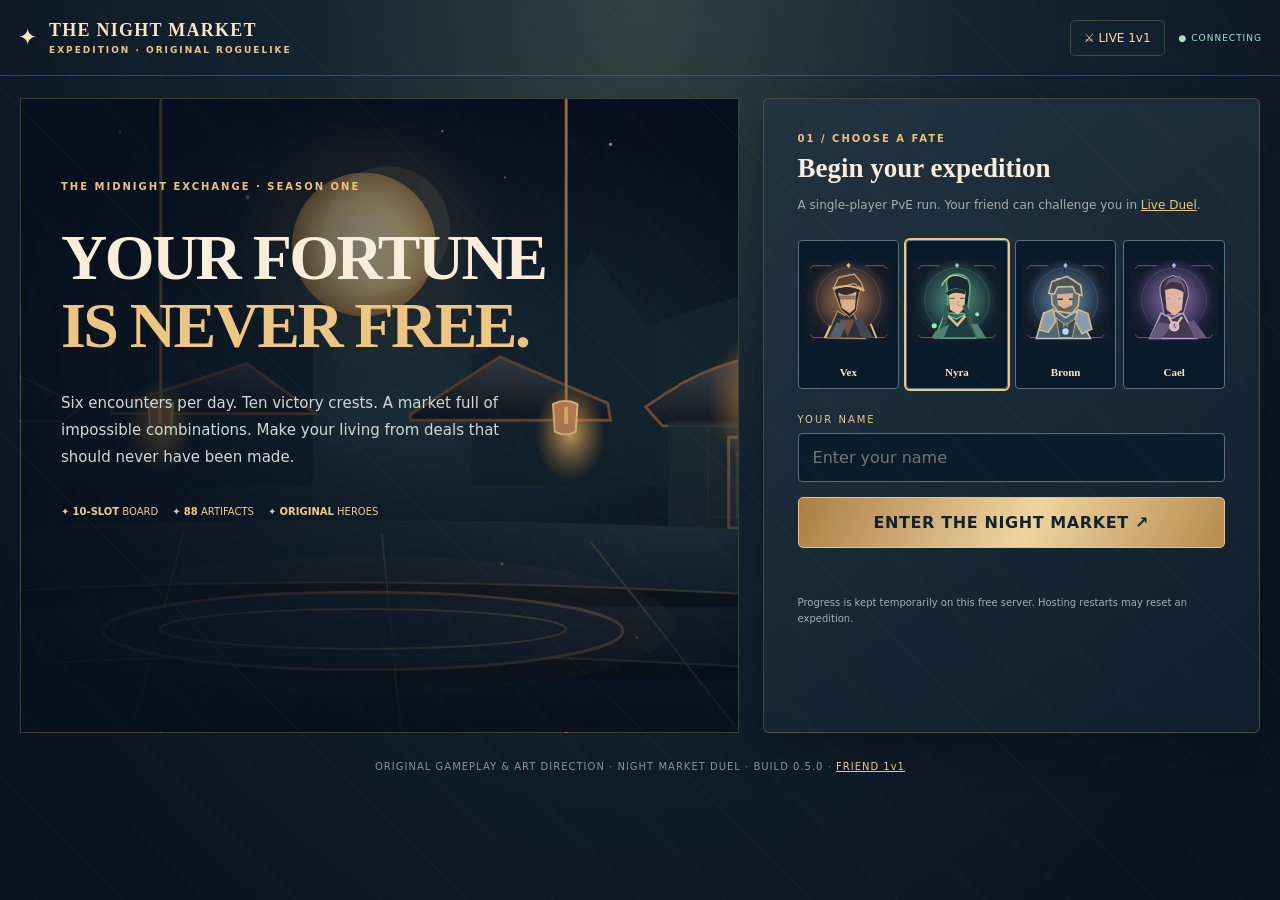
==== static/expedition.html @ 125a4fac "Stage v0.5 expedition: 10-slot PvE marketplace progression, 32 active skills, 376 rules tests and mo" ====
<!doctype html>
<html lang="en"><head><meta charset="utf-8"><meta name="viewport" content="width=device-width,initial-scale=1,viewport-fit=cover"><meta name="theme-color" content="#111a29"><meta name="description" content="Night Market Expedition — deep, original fantasy market roguelike"><title>Night Market — Expedition</title><link rel="icon" href="/static/favicon.svg" type="image/svg+xml"><link rel="stylesheet" href="/static/expedition.css?v=0.5.0"></head>
<body>
<div class="world-glow"></div>
<header class="top"><a class="brand" href="/">✦ <span>THE NIGHT MARKET <small>EXPEDITION · ORIGINAL ROGUELIKE</small></span></a><div class="top-actions"><a href="/" class="nav-btn">⚔ LIVE 1v1</a><span id="connectionLabel" class="connected">● CONNECTING</span></div></header>
<main class="shell">
<section id="opening" class="opening">
  <div class="opening-art"><span class="overline">THE MIDNIGHT EXCHANGE · SEASON ONE</span><h1>YOUR FORTUNE<br><em>IS NEVER FREE.</em></h1><p>Six encounters per day. Ten victory crests. A market full of impossible combinations. Make your living from deals that should never have been made.</p><div class="smallstats"><span>✦ <b>10-SLOT</b> BOARD</span><span>✦ <b>88</b> ARTIFACTS</span><span>✦ <b>ORIGINAL</b> HEROES</span></div></div>
  <div class="start-panel"><div class="eyebrow">01 / CHOOSE A FATE</div><h2>Begin your expedition</h2><p class="subtitle">A single-player PvE run. Your friend can challenge you in <a href="/">Live Duel</a>.</p><div class="hero-select" id="heroes"></div><label class="field-label" for="playerName">YOUR NAME</label><input id="playerName" maxlength="20" placeholder="Enter your name" autocomplete="nickname"><button id="startBtn" class="primary">ENTER THE NIGHT MARKET ↗</button><p id="openingError" class="error" role="alert"></p><div class="save-note">Progress is kept temporarily on this free server. Hosting restarts may reset an expedition.</div></div>
</section>
<section id="game" hidden>
  <div class="journey-stats"><div class="journey-stat"><span>DAY / HOUR</span><b id="journeyDay">01 · 01/06</b></div><div class="journey-stat"><span>GOLD</span><b id="journeyGold">◈ 14</b></div><div class="journey-stat"><span>LEVEL / XP</span><b id="journeyLevel">1 · 0/8</b></div><div class="journey-stat"><span>PRESTIGE</span><b id="journeyPrestige">♛ 20</b></div><div class="journey-stat"><span>VICTORY CRESTS</span><b id="journeyWins">0 / 10</b></div><button class="nav-btn new-run" id="newRunBtn">NEW RUN</button></div>
  <div class="run-grid">
    <div class="left-col">
      <section class="surface journey-hero"><div class="journey-portrait"><img id="myPortrait" src="/static/art/nyra.svg" alt="Your hero"></div><div class="hero-details"><div class="eyebrow">YOUR MERCHANT LEGEND</div><h2 id="myName">Traveller</h2><div id="myClass" class="hero-class">A NIGHT MARKET MERCHANT</div><p id="heroHealth">MAX HEALTH · 280</p><div class="health-track"><div id="healthTrack"></div></div></div></section>
      <section class="surface board-panel"><div class="heading-row"><div><div class="eyebrow">02 / YOUR ARSENAL</div><h2>Battle Board <small id="boardUsed">0 / 4 unlocked</small></h2></div><button id="clearSelection" class="ghost">CLEAR SELECTION</button></div><p class="hint">Select an item, then tap an open board slot to equip. A Medium uses two spaces; a Large uses three. Only equipped items fight.</p><div class="board-scroller"><div id="board" class="board-track" aria-label="Ten slot battle board"></div></div><div class="board-guide">S · 1 SLOT <span>✧</span> M · 2 SLOTS <span>✧</span> L · 3 SLOTS</div>
        <div class="heading-row secondary-heading"><h3>Stash <small id="stashUsed">0 / 10</small></h3><span class="hint">Tap to inspect & equip</span></div><div id="stash" class="stash-grid"></div>
      </section>
      <section class="surface skill-panel"><div class="heading-row"><h3>Permanent Skills <small id="skillCount">0 / 6</small></h3></div><div id="skills" class="skills-grid"></div></section>
      <section class="surface story-panel"><div class="eyebrow">EXPEDITION CHRONICLE</div><div id="chronicle" class="chronicle"></div></section>
    </div>
    <div class="right-col"><section class="surface encounter-panel"><div class="heading-row"><div><div class="eyebrow">03 / THE LIVING MARKET</div><h2 id="encounterTitle">Choose your path</h2></div><span id="encounterBadge" class="badge">DAY 1</span></div><p class="encounter-intro" id="encounterIntro">Each choice shapes the combat ahead.</p><div id="encounterContent"></div><div id="encounterActions"></div></section>
      <section class="surface compendium"><h3>Beyond the Veil</h3><p>Every hour offers fresh shops, master trainers, dangerous hunts and strange decisions. Combine identical cards, enchant at a trainer, and build combos around your hero.</p><div class="micro-grid"><span>⚙ COOLDOWN</span><span>☠ POISON</span><span>🔥 BURN</span><span>◆ SHIELD</span><span>❄ FREEZE</span><span>✧ HASTE</span></div></section>
    </div>
  </div>
</section>
<footer>ORIGINAL GAMEPLAY & ART DIRECTION · NIGHT MARKET DUEL · BUILD 0.5.0 · <a href="/">FRIEND 1v1</a></footer>
</main>
<div class="toast" role="status" id="toast"></div>
<div class="modal" id="itemModal" hidden><div class="scrim" data-close="yes"></div><div class="item-modal-box"><button class="close" id="closeModal" aria-label="Close">×</button><div class="eyebrow" id="modalTag">ARTIFACT</div><div id="modalGlyph" class="modal-glyph">✧</div><h2 id="modalName">Item</h2><p id="modalDescription"></p><div id="modalProperties" class="properties"></div><div id="modalButtons" class="modal-buttons"></div></div></div>
<div class="battle-modal" id="battleModal" hidden><div class="battle-bg"></div><div class="battle-frame"><div class="eyebrow">THE MIDNIGHT COLISEUM</div><h2 id="battleTitle">The Duel Begins</h2><div class="battle-stage"><div class="combatant"><img id="battleMeArt" src="/static/art/vex.svg" alt="Hero"><b id="battleMe">YOUR HERO</b><div class="battle-hp"><div id="battleMeHpBar"></div></div><span id="battleMeHp">280 / 280</span></div><div class="battle-center"><span>⚔</span><b id="battleClock">0:00</b></div><div class="combatant"><img id="battleEnemyArt" src="/static/art/bronn.svg" alt="Rival"><b id="battleEnemy">RIVAL</b><div class="battle-hp"><div id="battleEnemyHpBar"></div></div><span id="battleEnemyHp">280 / 280</span></div></div><div id="battleEvents" class="battle-events"></div><button id="battleSkip" class="primary">SKIP TO RESULT →</button></div></div>
<script src="/static/expedition.js?v=0.5.0" defer></script>
</body></html>
---- static/expedition.css ----
[hidden]{display:none!important}
:root{font-family:Inter,system-ui,-apple-system,'Segoe UI',sans-serif;color:#f9eedb;background:#101a27;--border:#a88b5c5c;--ink:#f9eedb;--gold:#eec684;--muted:#a4adaf;--panel:#1d2937;--bright:#dfb170}
*{box-sizing:border-box}html{scroll-behavior:smooth}body{margin:0;background:radial-gradient(ellipse at 50% 0%,#31413e 0%,#142330 38%,#0b1220 90%);min-height:100vh;overflow-x:hidden}.world-glow{position:fixed;inset:0;pointer-events:none;opacity:.12;background:linear-gradient(45deg,transparent 48%,#e1ad6655 49%,transparent 50%) 0 0/86px 86px}button,input{font:inherit}button{cursor:pointer}button:focus-visible,input:focus-visible,a:focus-visible{outline:2px solid #fbe1ab;outline-offset:3px}button:disabled{opacity:.5;cursor:wait}a{color:var(--gold)}.top{min-height:76px;border-bottom:1px solid var(--border);display:flex;align-items:center;justify-content:space-between;gap:20px;padding:14px max(18px,calc((100vw - 1390px)/2));position:relative}.brand{color:#f9e5c7;text-decoration:none;font-size:23px;font-family:Georgia,serif;display:flex;align-items:center;gap:12px}.brand>span{font-size:18px;font-weight:bold;letter-spacing:.07em}.brand small{display:block;font:700 9px system-ui,sans-serif;letter-spacing:2px;color:var(--gold);margin-top:4px}.top-actions{display:flex;gap:14px;align-items:center;font-size:11px}.nav-btn,.ghost{background:#142332aa;border:1px solid var(--border);padding:10px 13px;color:#f7d9aa;text-decoration:none;border-radius:5px;font-size:12px}.connected{font-size:9px;color:#a4e6c6;letter-spacing:1px}.shell{max-width:1400px;margin:auto;padding:22px 20px}.eyebrow,.overline{color:#eac17f;font-size:10px;font-weight:750;letter-spacing:2px;text-transform:uppercase}.opening{display:grid;grid-template-columns:1.3fr .9fr;gap:24px}.opening-art{min-height:635px;background:linear-gradient(90deg,#06101ce8,transparent 90%),linear-gradient(0deg,#06101bd9,transparent 50%),url('/static/art/market.svg') 54% 50%/cover;border:1px solid var(--border);padding:76px 40px}.opening-art h1{font:700 clamp(38px,5vw,72px)/1.06 Georgia,serif;letter-spacing:-.04em;margin:30px 0}.opening-art h1 em{font-style:normal;color:var(--gold)}.opening-art p{max-width:440px;line-height:1.8;font-size:15px;color:#d3d8d4}.smallstats{display:flex;flex-wrap:wrap;gap:14px;margin-top:35px;font-size:10px;color:#efc892}.start-panel,.surface{background:linear-gradient(145deg,#223441f5,#111e2df5);border:1px solid var(--border);box-shadow:0 16px 38px #050d1666;border-radius:6px}.start-panel{padding:34px}.start-panel h2,.surface h2{font-family:Georgia,serif;font-size:27px;margin:9px 0}.subtitle,.hint,.save-note{color:var(--muted);line-height:1.6;font-size:12px}.save-note{font-size:10px;margin-top:15px}.hero-select{display:grid;grid-template-columns:repeat(4,minmax(0,1fr));gap:7px;margin:25px 0}.hero-card{padding:5px;background:#091a2a;border:1px solid #58717a;border-radius:4px;color:#f1e6d3;text-align:center}.hero-card.selected{outline:2px solid var(--gold)}.hero-card img{width:100%;aspect-ratio:3/3.7;object-fit:contain}.hero-card span{display:block;font:700 11px Georgia,serif;padding:5px 0}.field-label{font-size:10px;color:var(--gold);letter-spacing:2px;display:block;margin:14px 0 8px}input{width:100%;background:#091c2c;border:1px solid #5b7075;color:var(--ink);padding:14px;border-radius:4px}.primary{background:linear-gradient(115deg,#ab7e44,#efd5a0 54%,#b68b4e);border:1px solid #e9c48c;color:#132230;font-weight:850;letter-spacing:.6px;padding:15px 18px;border-radius:5px;width:100%;margin-top:15px}.error{color:#f0a4a3;min-height:20px;font-size:12px}.journey-stats{display:grid;grid-template-columns:repeat(5,minmax(0,1fr)) auto;gap:9px;margin-bottom:15px}.journey-stat{background:#182a37;border:1px solid var(--border);padding:12px;border-radius:4px}.journey-stat span{color:#91a9ab;display:block;font-size:9px;letter-spacing:1.25px}.journey-stat b{display:block;color:var(--gold);font-size:18px;margin-top:7px}.new-run{align-self:center}.run-grid{display:grid;grid-template-columns:minmax(0,1.25fr) minmax(340px,.88fr);gap:16px}.left-col,.right-col{display:flex;flex-direction:column;gap:16px;min-width:0}.surface{padding:21px}.journey-hero{display:flex;gap:18px;min-height:165px;align-items:center}.journey-portrait{height:140px;width:125px;flex:none;background:#213341;border:1px solid #85724e}.journey-portrait img{width:100%;height:100%;object-fit:cover}.hero-details{flex:1}.hero-details h2{margin-bottom:5px}.hero-class{font-size:11px;letter-spacing:1.5px;color:#cfbc9c}.hero-details p{font-size:11px;color:#91d7ac}.health-track{background:#0c1b27;border:1px solid #385f53;height:10px;margin-top:10px}.health-track div{background:linear-gradient(90deg,#387864,#81cba4);width:100%;height:100%}.heading-row{display:flex;justify-content:space-between;align-items:center;gap:10px}.heading-row h2{font-size:24px}.heading-row h2 small,.heading-row h3 small{font-size:11px;font-weight:400;color:#a2bac2;font-family:system-ui,sans-serif}.heading-row h3{font:600 20px Georgia,serif;margin:0}.board-scroller{width:100%;overflow-x:auto;padding:7px 0;scrollbar-color:#7b6653 #152433}.board-track{display:grid;grid-template-columns:repeat(10,minmax(0,1fr));gap:3px;min-width:610px;min-height:133px}.board-cell{background:#121e2a;border:1px dashed #556875;border-radius:4px;color:#536677;min-width:0;height:131px;text-align:center;font-size:10px;position:relative}.board-cell.empty{display:grid;place-items:center}.board-cell.locked{background:#0b1420;border-color:#293341;color:#49515a}.board-item{height:131px;position:relative;overflow:hidden;cursor:pointer;border:1px solid #9f875c;border-radius:5px;background:linear-gradient(145deg,#253c4e,#102131);color:#efe4cf;min-width:0}.board-item.selected,.stash-item.selected{outline:2px solid #f9df9b;outline-offset:-3px}.board-item .board-art{font-size:48px;margin-top:13px;display:block;filter:drop-shadow(0 6px 9px #0008)}.board-item .item-name{font:700 12px Georgia,serif;display:block;margin:6px 3px;white-space:nowrap;overflow:hidden;text-overflow:ellipsis}.board-item .size-stamp{position:absolute;top:4px;left:6px;font-size:9px;color:#ffe6a2}.board-item.rare,.stash-item.rare{border-color:#7399c8}.board-item.epic,.stash-item.epic{border-color:#c77dce}.board-guide{font-size:10px;color:#a7b7ba;margin-top:9px;letter-spacing:1px}.board-guide span{color:#d6ab72;margin:0 13px}.secondary-heading{margin:23px 0 12px}.stash-grid{display:grid;grid-template-columns:repeat(5,minmax(0,1fr));gap:7px}.stash-item{background:linear-gradient(#28394b,#102031);border:1px solid #947b59;color:#f1e9d9;border-radius:5px;min-height:92px;padding:9px 4px;text-align:center}.stash-item .glyph{font-size:28px;display:block;margin:3px}.stash-item .name{display:block;font:600 10px Georgia,serif;line-height:1.2}.stash-empty{grid-column:span 5;color:#7f9296;text-align:center;padding:17px;border:1px dashed #45606a;font-size:11px}.skills-grid{display:flex;gap:7px;flex-wrap:wrap;margin-top:12px}.skill{background:#142738;padding:9px;border:1px solid #a78c6550;font-size:11px;border-radius:4px}.skill span{color:#e8c480;font-size:17px;padding-right:6px}.chronicle{font-size:12px;color:#b3bfc2;margin-top:15px;line-height:1.8}.chronicle div{border-bottom:1px solid #45566555;padding:4px 0}.encounter-panel{position:sticky;top:8px;min-height:470px}.badge{border:1px solid #a07b4e;color:#e2bd80;border-radius:3px;padding:6px;font-size:10px}.encounter-intro{font-size:12px;color:#b6bec1;margin-bottom:18px}.choices{display:grid;gap:10px}.choice-card{color:#fff1db;background:linear-gradient(120deg,#203949,#152535);border:1px solid #6c7a78;width:100%;text-align:left;border-radius:5px;padding:18px;display:flex;align-items:center;gap:14px}.choice-card:hover{border-color:var(--gold)}.choice-glyph{font-size:31px;min-width:40px;text-align:center;color:#efc783}.choice-card b{font:700 18px Georgia,serif;display:block}.choice-card small{display:block;color:#acbabe;font-size:11px;margin-top:6px}.offers{display:grid;grid-template-columns:repeat(2,minmax(0,1fr));gap:9px}.offer{background:linear-gradient(#253747,#0f1e2e);border:1px solid #9b8c6f;color:#eee2cd;text-align:center;padding:15px 8px;border-radius:5px;min-height:158px}.offer.rare{border-color:#7fa6ce}.offer.epic{border-color:#bd80b8}.offer i{font-style:normal;font-size:39px;display:block;filter:drop-shadow(0 6px 8px #0008)}.offer b{display:block;font:700 14px Georgia,serif;margin:5px}.offer small{display:block;color:#a8b7b9;font-size:10px}.offer .price{display:block;color:#f4c988;font-size:13px;margin-top:9px}.offer:disabled{opacity:.4}.encounter-actions{display:grid;gap:8px;margin-top:18px}.encounter-actions .primary{margin-top:0}.small-button{background:#162a38;color:#efce96;border:1px solid #8e7b5a;border-radius:4px;padding:13px 12px;width:100%;font-size:12px}.micro-grid{display:grid;grid-template-columns:repeat(3,1fr);gap:7px;font-size:11px;color:#d3c29e}.compendium p{color:#a9b6b9;font-size:12px;line-height:1.7}.micro-grid span{padding:8px;border:1px solid #56677866}.compendium h3{font:600 20px Georgia,serif}.toast{position:fixed;bottom:20px;left:50%;transform:translate(-50%,120px);padding:12px 18px;background:#2e4150;border:1px solid #d4ae6a;color:#fff;z-index:90;box-shadow:0 5px 30px #000b;transition:transform .3s;max-width:92vw;font-size:13px}.toast.show{transform:translate(-50%,0)}.modal{position:fixed;inset:0;z-index:100;display:grid;place-items:center;padding:20px}.scrim{position:absolute;inset:0;background:#030a12db}.item-modal-box{width:min(410px,100%);max-height:90vh;overflow:auto;position:relative;background:linear-gradient(145deg,#344652,#0c1a2c);border:1px solid #caab77;padding:30px;text-align:center;box-shadow:0 25px 70px #000d}.close{background:none;border:0;color:#f6d8b2;position:absolute;right:13px;top:8px;font-size:30px}.modal-glyph{font-size:83px;margin:10px;filter:drop-shadow(0 12px 12px #000)}.item-modal-box h2{font:700 28px Georgia,serif}.item-modal-box p{font-size:13px;line-height:1.7;color:#c3cbd0}.properties{display:flex;gap:5px;flex-wrap:wrap;justify-content:center}.properties span{border:1px solid #5a7280;background:#122737;color:#e4c799;padding:7px 10px;font-size:11px}.modal-buttons{display:grid;grid-template-columns:repeat(2,minmax(0,1fr));gap:8px;margin-top:20px}.modal-buttons button{background:#d2aa71;border:1px solid #f1daaa;padding:12px 5px;font-weight:700;color:#102130;border-radius:4px;font-size:12px}.battle-modal{position:fixed;inset:0;z-index:130;background:#06101bef;display:grid;place-items:center;padding:15px;overflow:auto}.battle-bg{position:absolute;inset:0;background:url('/static/art/market.svg') center/cover;opacity:.24;filter:blur(3px)}.battle-frame{position:relative;background:#132233ed;border:1px solid #ca9b5c;padding:20px;width:min(850px,100%);max-height:94vh;overflow:auto;text-align:center}.battle-frame h2{font:700 31px Georgia,serif}.battle-stage{display:grid;grid-template-columns:1fr 80px 1fr;gap:8px;align-items:center}.combatant img{width:min(220px,100%);height:205px;object-fit:contain}.combatant b{display:block;font:700 14px Georgia,serif;overflow-wrap:anywhere}.battle-hp{height:12px;border:1px solid #55776b;background:#09232a;margin:12px auto 5px;max-width:210px}.battle-hp div{height:100%;width:100%;background:linear-gradient(90deg,#4f937e,#90e6ad)}.combatant>span{font-size:11px;color:#d7e9c0}.battle-center span{font-size:50px;color:#e6b36d;display:block}.battle-center b{font-size:12px;color:#edcb90}.battle-events{height:96px;overflow-y:auto;border-top:1px solid #715d4b;border-bottom:1px solid #715d4b;margin-top:16px;padding:10px;text-align:left;font-size:12px;color:#d7d6cb}.battle-events div{padding:4px}.battle-frame .primary{max-width:450px}.win-text{color:#a9e4c6}.lose-text{color:#efa2a2}footer{text-align:center;margin:28px 0;font-size:10px;letter-spacing:1px;color:#849398}
@media(max-width:950px){.opening{grid-template-columns:1fr}.opening-art{min-height:300px;padding:45px 30px}.run-grid{grid-template-columns:1fr}.encounter-panel{position:static}.journey-stats{grid-template-columns:repeat(3,minmax(0,1fr))}.new-run{grid-column:3}.top{padding:12px 16px}}
@media(max-width:540px){.shell{padding:12px}.top{min-height:64px;gap:6px}.brand{font-size:15px}.brand>span{font-size:13px;letter-spacing:0}.brand small{font-size:7px;letter-spacing:.5px}.top-actions{gap:6px}.top-actions .connected{display:none}.top-actions .nav-btn{padding:7px;font-size:9px}.opening-art{min-height:318px;padding:36px 20px}.opening-art h1{font-size:39px}.opening-art p{font-size:12px}.start-panel{padding:20px}.hero-select{gap:4px}.hero-card span{font-size:10px}.journey-stats{grid-template-columns:repeat(3,minmax(0,1fr));gap:5px}.journey-stat{padding:8px}.journey-stat span{font-size:8px}.journey-stat b{font-size:15px}.new-run{font-size:10px}.surface{padding:15px}.journey-portrait{width:90px;height:125px}.hero-details h2{font-size:20px}.heading-row h2{font-size:20px}.heading-row .ghost{font-size:9px;padding:6px}.stash-grid{grid-template-columns:repeat(5,minmax(0,1fr));gap:4px}.stash-item .glyph{font-size:24px}.stash-item .name{font-size:8px}.battle-frame{padding:12px}.battle-frame h2{font-size:23px}.battle-stage{grid-template-columns:1fr 42px 1fr}.combatant img{height:150px}.battle-center span{font-size:30px}.battle-frame .primary{font-size:12px}}

.vector-art{display:inline-grid;place-items:center;vertical-align:middle;max-width:100%;max-height:100%}.vector-art svg{width:100%;height:100%;max-width:70px;max-height:68px}.board-art .vector-art{width:65px;height:61px}.stash-item .glyph .vector-art{height:38px;width:43px}.offer i .vector-art{height:64px;width:66px}.modal-glyph .vector-art{width:110px;height:110px}.modal-glyph svg{max-width:110px;max-height:110px}.smalltier,.tier-small{display:block;font-size:8px;color:#d5b781;margin:2px 4px;overflow:hidden}.opponent-preview{text-align:center;padding:16px;background:radial-gradient(ellipse,#30414f,#152331);border:1px solid #9a8054}.opponent-icon{font-size:65px;color:#d8b379}.opponent-preview h3{font:700 24px Georgia,serif}.opponent-preview p{font-size:12px;color:#b9cac9;line-height:1.6}.endgame{text-align:center;padding:24px 5px}.endgame p{color:#bec5cb}

/* v0.5 interactive board and small-screen refinements */
.board-cell{min-height:132px;background:linear-gradient(165deg,#253644,#101e2b);border:1px dashed #637a86;color:#d5b881;border-radius:5px;font-size:25px;min-width:0}
.board-cell.locked{background:#08121d;color:#586676;border-style:solid;font-size:15px;opacity:.75}
.board-item{background:linear-gradient(160deg,#304455,#152435 66%,#111c2c);color:#f3e5c9;border:1px solid #c5a46d;border-radius:6px;min-width:0;min-height:132px;text-align:center;overflow:hidden;padding:8px 5px}
.board-item .big-glyph{display:block;font-size:36px;color:#f4d09d;text-shadow:0 0 14px #cda25b55}
.board-item small,.stash-item small{display:block;font-size:8px;color:#d2b98d;letter-spacing:.05em}
.skill-chip{display:inline-flex;align-items:center;gap:5px;padding:9px;background:linear-gradient(130deg,#274336,#172b34);border:1px solid #729d82;border-radius:4px;font-size:11px;color:#e8e7c7}
.danger-action{background:#662b32!important;border-color:#c2787e!important;color:#fff3eb!important}
.error-toast{border-color:#ec9b8e!important;background:#592934!important}
.modal-open{overflow:hidden}
.health-track{height:8px;background:#20313e;overflow:hidden;border:1px solid #475f64;border-radius:10px;max-width:220px}
.health-track>div{height:100%;background:linear-gradient(90deg,#9c544a,#75bd85);width:100%;transition:width .25s}
@media(max-width:540px){.board-scroller{overflow-x:auto;overscroll-behavior-x:contain}.board-track{min-width:610px}.offer{min-height:154px}.modal-buttons button{min-height:44px}.new-run{min-height:44px}.top-actions .nav-btn{font-size:10px}}
@media(prefers-reduced-motion:reduce){*,*:before,*:after{scroll-behavior:auto!important;transition:none!important;animation:none!important}}
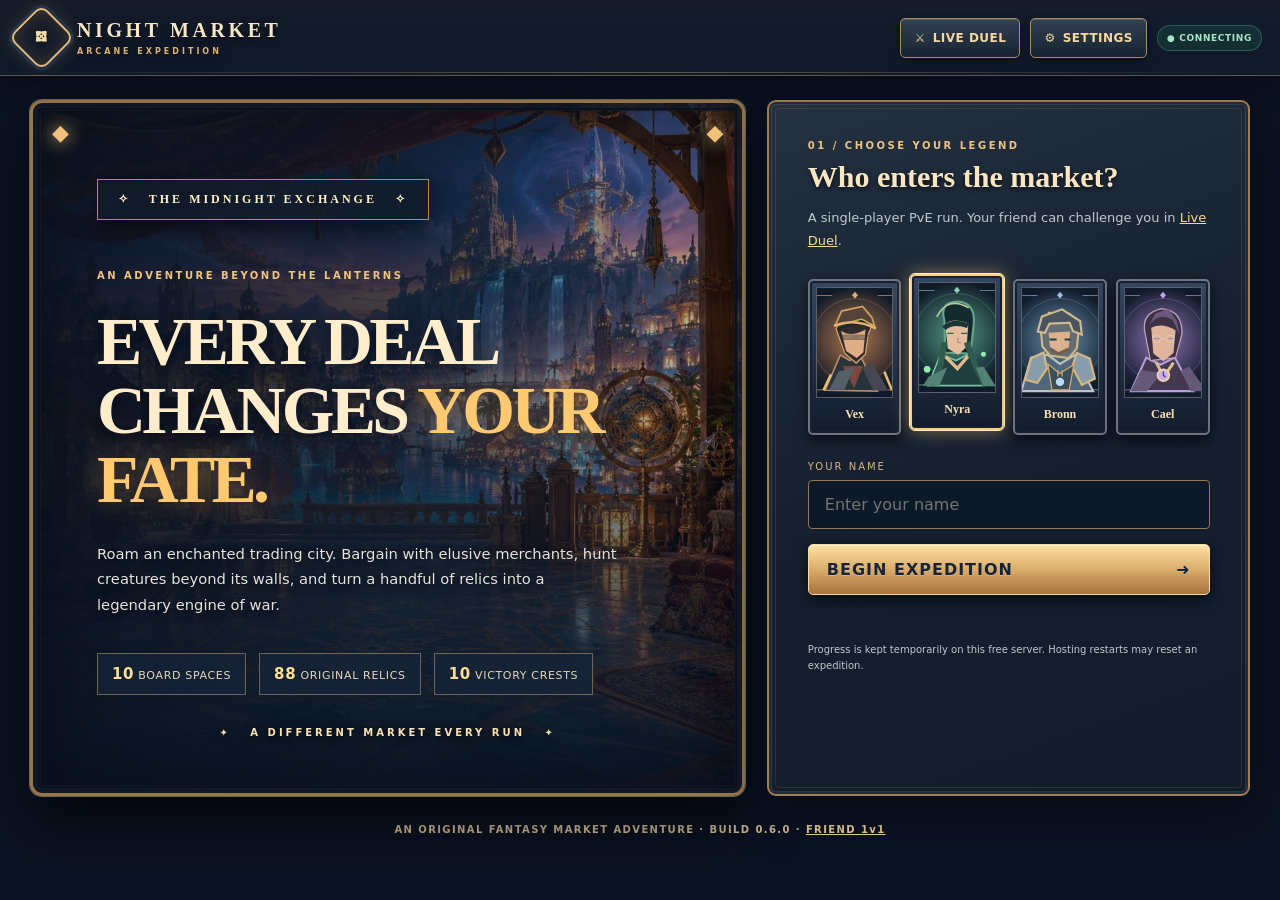
==== commit 5d5eae7a: "Stage v0.6 original premium Bazaar-inspired visuals, art, mobile UI and browser acceptance" ====
--- a/static/expedition.html
+++ b/static/expedition.html
@@ -1,33 +1,33 @@
 <!doctype html>
-<html lang="en"><head><meta charset="utf-8"><meta name="viewport" content="width=device-width,initial-scale=1,viewport-fit=cover"><meta name="theme-color" content="#111a29"><meta name="description" content="Night Market Expedition — deep, original fantasy market roguelike"><title>Night Market — Expedition</title><link rel="icon" href="/static/favicon.svg" type="image/svg+xml"><link rel="stylesheet" href="/static/expedition.css?v=0.5.0"></head>
+<html lang="en"><head><meta charset="utf-8"><meta name="viewport" content="width=device-width,initial-scale=1,viewport-fit=cover"><meta name="theme-color" content="#151c2b"><meta name="description" content="Night Market Expedition — deep, original fantasy market roguelike"><title>Night Market — Expedition</title><link rel="icon" href="/static/favicon.svg" type="image/svg+xml"><link rel="stylesheet" href="/static/expedition.css?v=0.6.0"><link rel="stylesheet" href="/static/expedition-premium.css?v=0.6.0"></head>
 <body>
-<div class="world-glow"></div>
-<header class="top"><a class="brand" href="/">✦ <span>THE NIGHT MARKET <small>EXPEDITION · ORIGINAL ROGUELIKE</small></span></a><div class="top-actions"><a href="/" class="nav-btn">⚔ LIVE 1v1</a><span id="connectionLabel" class="connected">● CONNECTING</span></div></header>
+<div class="world-glow"></div><div class="ambient-vignette" aria-hidden="true"></div>
+<header class="top"><a class="brand" href="/"><span class="brand-crest" aria-hidden="true">✥</span> <span>NIGHT MARKET <small>ARCANE EXPEDITION</small></span></a><div class="top-actions"><a href="/" class="nav-btn live-link"><span aria-hidden="true">⚔</span> LIVE DUEL</a><button id="settingsToggle" class="nav-btn nav-settings" type="button" aria-label="Open display settings" aria-expanded="false">⚙ <span>SETTINGS</span></button><span id="connectionLabel" class="connected">● CONNECTING</span></div></header>
 <main class="shell">
 <section id="opening" class="opening">
-  <div class="opening-art"><span class="overline">THE MIDNIGHT EXCHANGE · SEASON ONE</span><h1>YOUR FORTUNE<br><em>IS NEVER FREE.</em></h1><p>Six encounters per day. Ten victory crests. A market full of impossible combinations. Make your living from deals that should never have been made.</p><div class="smallstats"><span>✦ <b>10-SLOT</b> BOARD</span><span>✦ <b>88</b> ARTIFACTS</span><span>✦ <b>ORIGINAL</b> HEROES</span></div></div>
-  <div class="start-panel"><div class="eyebrow">01 / CHOOSE A FATE</div><h2>Begin your expedition</h2><p class="subtitle">A single-player PvE run. Your friend can challenge you in <a href="/">Live Duel</a>.</p><div class="hero-select" id="heroes"></div><label class="field-label" for="playerName">YOUR NAME</label><input id="playerName" maxlength="20" placeholder="Enter your name" autocomplete="nickname"><button id="startBtn" class="primary">ENTER THE NIGHT MARKET ↗</button><p id="openingError" class="error" role="alert"></p><div class="save-note">Progress is kept temporarily on this free server. Hosting restarts may reset an expedition.</div></div>
+  <div class="opening-art"><div class="opening-heraldry">✧ &nbsp; THE MIDNIGHT EXCHANGE &nbsp; ✧</div><span class="overline">AN ADVENTURE BEYOND THE LANTERNS</span><h1>EVERY DEAL<br>CHANGES <em>YOUR FATE.</em></h1><p>Roam an enchanted trading city. Bargain with elusive merchants, hunt creatures beyond its walls, and turn a handful of relics into a legendary engine of war.</p><div class="smallstats"><span><b>10</b> BOARD SPACES</span><span><b>88</b> ORIGINAL RELICS</span><span><b>10</b> VICTORY CRESTS</span></div><div class="opening-bottom">✦ &nbsp; A DIFFERENT MARKET EVERY RUN &nbsp; ✦</div></div>
+  <div class="start-panel"><div class="eyebrow">01 / CHOOSE YOUR LEGEND</div><h2>Who enters the market?</h2><p class="subtitle">A single-player PvE run. Your friend can challenge you in <a href="/">Live Duel</a>.</p><div class="hero-select" id="heroes"></div><label class="field-label" for="playerName">YOUR NAME</label><input id="playerName" maxlength="20" placeholder="Enter your name" autocomplete="nickname"><button id="startBtn" class="primary"><span>BEGIN EXPEDITION</span><span aria-hidden="true">➜</span></button><p id="openingError" class="error" role="alert"></p><div class="save-note">Progress is kept temporarily on this free server. Hosting restarts may reset an expedition.</div></div>
 </section>
 <section id="game" hidden>
-  <div class="journey-stats"><div class="journey-stat"><span>DAY / HOUR</span><b id="journeyDay">01 · 01/06</b></div><div class="journey-stat"><span>GOLD</span><b id="journeyGold">◈ 14</b></div><div class="journey-stat"><span>LEVEL / XP</span><b id="journeyLevel">1 · 0/8</b></div><div class="journey-stat"><span>PRESTIGE</span><b id="journeyPrestige">♛ 20</b></div><div class="journey-stat"><span>VICTORY CRESTS</span><b id="journeyWins">0 / 10</b></div><button class="nav-btn new-run" id="newRunBtn">NEW RUN</button></div>
-  <div class="run-grid">
+  <div class="game-overline"><span>✦ &nbsp; THE NIGHT MARKET / LIVE ADVENTURE</span><span class="game-mode-label">✧ YOUR JOURNEY ✧</span></div><div class="journey-stats"><div class="journey-stat"><span>DAY / HOUR</span><b id="journeyDay">01 · 01/06</b></div><div class="journey-stat"><span>GOLD</span><b id="journeyGold">◈ 14</b></div><div class="journey-stat"><span>LEVEL / XP</span><b id="journeyLevel">1 · 0/8</b></div><div class="journey-stat"><span>PRESTIGE</span><b id="journeyPrestige">♛ 20</b></div><div class="journey-stat"><span>VICTORY CRESTS</span><b id="journeyWins">0 / 10</b></div><button class="nav-btn new-run" id="newRunBtn">NEW RUN</button></div>
+  <div class="adventure-stage"><div class="stage-ribbon"><span>✥ &nbsp; THE ARCANE EXCHANGE</span><span>THE MARKET NEVER SLEEPS &nbsp; ✥</span></div></div><div class="run-grid">
     <div class="left-col">
       <section class="surface journey-hero"><div class="journey-portrait"><img id="myPortrait" src="/static/art/nyra.svg" alt="Your hero"></div><div class="hero-details"><div class="eyebrow">YOUR MERCHANT LEGEND</div><h2 id="myName">Traveller</h2><div id="myClass" class="hero-class">A NIGHT MARKET MERCHANT</div><p id="heroHealth">MAX HEALTH · 280</p><div class="health-track"><div id="healthTrack"></div></div></div></section>
-      <section class="surface board-panel"><div class="heading-row"><div><div class="eyebrow">02 / YOUR ARSENAL</div><h2>Battle Board <small id="boardUsed">0 / 4 unlocked</small></h2></div><button id="clearSelection" class="ghost">CLEAR SELECTION</button></div><p class="hint">Select an item, then tap an open board slot to equip. A Medium uses two spaces; a Large uses three. Only equipped items fight.</p><div class="board-scroller"><div id="board" class="board-track" aria-label="Ten slot battle board"></div></div><div class="board-guide">S · 1 SLOT <span>✧</span> M · 2 SLOTS <span>✧</span> L · 3 SLOTS</div>
+      <section id="boardPanel" class="surface board-panel"><div class="heading-row"><div><div class="eyebrow">YOUR EQUIPPED RELICS</div><h2>Battle Board <small id="boardUsed">0 / 4 unlocked</small></h2></div><button id="clearSelection" class="ghost">CLEAR SELECTION</button></div><p class="hint">Select an item, then tap an open board slot to equip. A Medium uses two spaces; a Large uses three. Only equipped items fight.</p><div class="board-scroller"><div id="board" class="board-track" aria-label="Ten slot battle board"></div></div><div class="board-guide"><span>Ⅰ</span> SMALL · 1 <span>Ⅱ</span> MEDIUM · 2 <span>Ⅲ</span> LARGE · 3</div>
         <div class="heading-row secondary-heading"><h3>Stash <small id="stashUsed">0 / 10</small></h3><span class="hint">Tap to inspect & equip</span></div><div id="stash" class="stash-grid"></div>
       </section>
-      <section class="surface skill-panel"><div class="heading-row"><h3>Permanent Skills <small id="skillCount">0 / 6</small></h3></div><div id="skills" class="skills-grid"></div></section>
-      <section class="surface story-panel"><div class="eyebrow">EXPEDITION CHRONICLE</div><div id="chronicle" class="chronicle"></div></section>
+      <section id="skillsPanel" class="surface skill-panel"><div class="heading-row"><h3>Permanent Skills <small id="skillCount">0 / 6</small></h3></div><div id="skills" class="skills-grid"></div></section>
+      <section id="chroniclePanel" class="surface story-panel"><div class="eyebrow">EXPEDITION CHRONICLE</div><div id="chronicle" class="chronicle"></div></section>
     </div>
-    <div class="right-col"><section class="surface encounter-panel"><div class="heading-row"><div><div class="eyebrow">03 / THE LIVING MARKET</div><h2 id="encounterTitle">Choose your path</h2></div><span id="encounterBadge" class="badge">DAY 1</span></div><p class="encounter-intro" id="encounterIntro">Each choice shapes the combat ahead.</p><div id="encounterContent"></div><div id="encounterActions"></div></section>
+    <div class="right-col"><section id="encounterPanel" class="surface encounter-panel"><div class="heading-row"><div><div class="eyebrow">CHOOSE AN ENCOUNTER</div><h2 id="encounterTitle">Choose your path</h2></div><span id="encounterBadge" class="badge">DAY 1</span></div><p class="encounter-intro" id="encounterIntro">Each choice shapes the combat ahead.</p><div id="encounterContent"></div><div id="encounterActions"></div></section>
       <section class="surface compendium"><h3>Beyond the Veil</h3><p>Every hour offers fresh shops, master trainers, dangerous hunts and strange decisions. Combine identical cards, enchant at a trainer, and build combos around your hero.</p><div class="micro-grid"><span>⚙ COOLDOWN</span><span>☠ POISON</span><span>🔥 BURN</span><span>◆ SHIELD</span><span>❄ FREEZE</span><span>✧ HASTE</span></div></section>
     </div>
   </div>
 </section>
-<footer>ORIGINAL GAMEPLAY & ART DIRECTION · NIGHT MARKET DUEL · BUILD 0.5.0 · <a href="/">FRIEND 1v1</a></footer>
+<footer>AN ORIGINAL FANTASY MARKET ADVENTURE · BUILD 0.6.0 · <a href="/">FRIEND 1v1</a></footer>
 </main>
-<div class="toast" role="status" id="toast"></div>
-<div class="modal" id="itemModal" hidden><div class="scrim" data-close="yes"></div><div class="item-modal-box"><button class="close" id="closeModal" aria-label="Close">×</button><div class="eyebrow" id="modalTag">ARTIFACT</div><div id="modalGlyph" class="modal-glyph">✧</div><h2 id="modalName">Item</h2><p id="modalDescription"></p><div id="modalProperties" class="properties"></div><div id="modalButtons" class="modal-buttons"></div></div></div>
+<div class="mobile-dock" id="mobileDock" aria-label="Expedition navigation" hidden><button type="button" data-target="encounterPanel">✧ <span>MARKET</span></button><button type="button" data-target="boardPanel">⚔ <span>BOARD</span></button><button type="button" data-target="skillsPanel">✦ <span>SKILLS</span></button><button type="button" data-target="chroniclePanel">☷ <span>JOURNAL</span></button></div><div class="settings-panel" id="settingsPanel" hidden role="dialog" aria-label="Display settings"><div class="settings-panel-title"><b>DISPLAY SETTINGS</b><button id="settingsClose" aria-label="Close settings" type="button">×</button></div><label class="setting-line"><span>Reduced effects<small>Less motion and glow on slower phones</small></span><input id="lowEffects" type="checkbox"></label><label class="setting-line"><span>Compact cards<small>Show more board cards at once</small></span><input id="compactCards" type="checkbox"></label><p>Display options are stored on this device. Your run is server-controlled.</p></div><div class="toast" role="status" id="toast"></div>
+<div class="modal" id="itemModal" hidden><div class="scrim" data-close="yes"></div><div class="item-modal-box"><button class="close" id="closeModal" aria-label="Close">×</button><div class="eyebrow" id="modalTag">ARTIFACT</div><div class="card-detail-illustration"><div id="modalGlyph" class="modal-glyph">✧</div></div><h2 id="modalName">Item</h2><p id="modalDescription"></p><div id="modalProperties" class="properties"></div><div id="modalButtons" class="modal-buttons"></div></div></div>
 <div class="battle-modal" id="battleModal" hidden><div class="battle-bg"></div><div class="battle-frame"><div class="eyebrow">THE MIDNIGHT COLISEUM</div><h2 id="battleTitle">The Duel Begins</h2><div class="battle-stage"><div class="combatant"><img id="battleMeArt" src="/static/art/vex.svg" alt="Hero"><b id="battleMe">YOUR HERO</b><div class="battle-hp"><div id="battleMeHpBar"></div></div><span id="battleMeHp">280 / 280</span></div><div class="battle-center"><span>⚔</span><b id="battleClock">0:00</b></div><div class="combatant"><img id="battleEnemyArt" src="/static/art/bronn.svg" alt="Rival"><b id="battleEnemy">RIVAL</b><div class="battle-hp"><div id="battleEnemyHpBar"></div></div><span id="battleEnemyHp">280 / 280</span></div></div><div id="battleEvents" class="battle-events"></div><button id="battleSkip" class="primary">SKIP TO RESULT →</button></div></div>
-<script src="/static/expedition.js?v=0.5.0" defer></script>
+<script src="/static/expedition-glyphs.js?v=0.6.0" defer></script><script src="/static/expedition.js?v=0.6.0" defer></script><script src="/static/expedition-premium.js?v=0.6.0" defer></script>
 </body></html>
--- a/static/expedition-premium.css
+++ b/static/expedition-premium.css
@@ -0,0 +1,94 @@
+/* Night Market Duel v0.6 - new authored visual language. Illustrations and UI assets are original.
+   Ancient-brass frames, twilight market backdrop, expressive relics, device-first layout. */
+:root{--parchment:#fae9c9;--gold:#f5d696;--brass:#b68949;--edge:#b48c5a;--ink:#fdf0d7;--night:#0b1221;--bevel:polygon(11px 0,calc(100% - 11px) 0,100% 11px,100% calc(100% - 11px),calc(100% - 11px) 100%,11px 100%,0 calc(100% - 11px),0 11px)}
+body{background:#0b1221;min-height:100vh;color:var(--ink)}
+body:before{content:'';z-index:-2;pointer-events:none;position:fixed;inset:0;background:linear-gradient(180deg,#0a112195 0%,#0a1224da 53%,#090c18 100%),url('/static/art/moonlit-exchange.webp') center top/cover no-repeat;filter:saturate(1.08)}
+.ambient-vignette{position:fixed;z-index:-1;inset:0;pointer-events:none;box-shadow:inset 0 0 150px 40px #090a18c9;background:radial-gradient(ellipse at 50% 20%,transparent 22%,#070d1a77 100%)}
+.world-glow{z-index:-1;opacity:.09;background:radial-gradient(circle at 10% 28%,#efc477aa,transparent 34%),radial-gradient(circle at 95% 50%,#75bcd4aa,transparent 38%)}
+.top{z-index:25;position:sticky;top:0;min-height:76px;padding:12px max(18px,calc((100vw - 1480px)/2));border-bottom:1px solid #a7875d8c;box-shadow:0 5px 26px #050916a8;background:linear-gradient(180deg,#151c2afa,#0f1a2af2);backdrop-filter:blur(12px)}
+.top:after{content:'';position:absolute;bottom:2px;left:3%;right:3%;height:1px;background:linear-gradient(90deg,transparent,#e6b36e66,transparent)}
+.brand{display:flex;align-items:center;gap:12px;text-decoration:none!important}
+.brand-crest{display:grid;place-items:center;width:47px;height:47px;border:2px solid #e7bc79;color:#f5dba8;box-shadow:0 0 0 3px #23334a,inset 0 0 18px #b6844847,0 0 17px #d79d4645;transform:rotate(45deg);font-size:31px;border-radius:9px}
+.brand-crest::first-letter{transform:rotate(-45deg)}
+.brand>span:not(.brand-crest){font:700 clamp(14px,1.8vw,20px) Georgia,serif;letter-spacing:.18em;text-shadow:0 2px 9px #000a;color:#f8e7c5}
+.brand small{font:800 8px system-ui,sans-serif;letter-spacing:3px;color:#ddb26f;margin-top:5px}
+.top-actions{gap:10px}.nav-btn,.ghost{background:linear-gradient(#324153,#162331);border:1px solid #ae8b5d;color:#f8d7a0;border-radius:5px;box-shadow:inset 0 1px #f7d48c2e,0 3px 9px #0005;min-height:40px;display:inline-flex;align-items:center;justify-content:center;gap:7px;font-weight:750;letter-spacing:.04em;transition:filter .15s,transform .15s}.nav-btn:hover,.ghost:hover{filter:brightness(1.2);transform:translateY(-1px)}
+.connected{padding:7px 9px;border:1px solid #478c8080;border-radius:50px;background:#1a4e4566;color:#a6e5c8;font-weight:800;font-size:9px;letter-spacing:.07em}
+.shell{max-width:1480px;padding:24px clamp(12px,2.5vw,30px)}
+.opening{grid-template-columns:minmax(0,1.26fr) minmax(330px,.85fr);gap:22px;align-items:stretch}
+.opening-art{min-height:682px;display:flex;flex-direction:column;justify-content:center;padding:76px clamp(28px,5vw,75px) 55px;background:linear-gradient(90deg,#0b1424f2 0%,#0d1a2cc0 55%,#0d1a2c35),linear-gradient(0deg,#080e1fe9,transparent 55%),url('/static/art/moonlit-exchange.webp') 53% 42%/cover;border:3px solid #96764c;outline:2px solid #0a1220;outline-offset:-10px;box-shadow:0 0 0 1px #f3d49770,inset 0 0 0 8px #151c28bb,inset 0 0 70px 15px #0005,0 25px 55px #000a;position:relative;overflow:hidden;border-radius:12px}
+.opening-art:before,.opening-art:after{content:'◆';position:absolute;top:17px;left:19px;font-size:22px;color:#f2c27c;text-shadow:0 0 18px #ffd77b}.opening-art:after{left:auto;right:19px}
+.opening-heraldry{align-self:flex-start;display:inline-block;margin-bottom:50px;padding:12px 20px;color:#fff0c9;background:#111b2ac7;border:1px solid #b88b52;font:700 12px Georgia,serif;letter-spacing:3px;box-shadow:0 8px 25px #0009}
+.opening-art h1{font:700 clamp(46px,5.3vw,88px)/1.02 Georgia,serif;letter-spacing:-.055em;color:#ffedcc;text-shadow:0 5px 20px #020916;margin:26px 0}
+.opening-art h1 em{font-style:normal;color:#ffc971;text-shadow:0 0 26px #c9874377}
+.opening-art p{max-width:520px;color:#e8e3dc;font-size:clamp(14px,1.15vw,17px);line-height:1.75;text-shadow:0 2px 9px #030e17;margin:0}
+.smallstats{display:flex;gap:13px;flex-wrap:wrap}.smallstats span{border:1px solid #d9b17b77;background:#152539bf;padding:11px 14px;color:#e6d6ba;font-size:11px;letter-spacing:.06em}.smallstats b{color:#ffde96;font-size:15px}
+.opening-bottom{margin-top:auto;padding-top:32px;text-align:center;font:700 10px system-ui;letter-spacing:3px;color:#fae3b2;text-shadow:0 2px 8px #000}
+.start-panel,.surface{border-radius:9px;background:linear-gradient(160deg,#243242f6,#151f2ff9 52%,#111c2cfb);border:2px solid #a17d50;box-shadow:inset 0 0 0 2px #202c3d,inset 0 0 0 3px #dfb98028,0 14px 45px #020715ae;position:relative}
+.start-panel{padding:clamp(20px,3vw,39px)}.start-panel:before,.surface:before{pointer-events:none;position:absolute;content:'';inset:6px;border:1px solid #d7b47c23;border-radius:4px}
+.start-panel h2,.surface h2{color:#fbe6c1;text-shadow:0 2px 5px #000a;font-size:30px}
+.eyebrow,.overline{color:#efc382;letter-spacing:2.5px;font-weight:850}
+.subtitle,.hint,.save-note{color:#bfcaCE}.start-panel .subtitle{line-height:1.75;font-size:13px}
+.hero-select{gap:9px;margin:26px 0}.hero-card{position:relative;isolation:isolate;padding:6px;background:linear-gradient(#344761,#111b2b);border:2px solid #6d7480;border-radius:5px;box-shadow:inset 0 0 0 2px #162032,0 5px 13px #0009;transition:transform .17s,border-color .17s,box-shadow .17s}.hero-card img{aspect-ratio:3/4.3;object-fit:cover;object-position:center top;border:1px solid #a8a0a066;background:radial-gradient(ellipse,#597685,#182838)}.hero-card.selected{outline:1px solid #fff2c6;border-color:#fbd080;box-shadow:inset 0 0 0 2px #162032,0 0 19px #f6c06c88;transform:translateY(-5px)}.hero-card span{display:block;color:#f8e1b7;text-align:center;font:700 12px Georgia,serif;padding:5px 0}
+.field-label{font-size:10px;letter-spacing:2px;color:#dcb77e}input{background:#0b1928!important;border:1px solid #967851!important;color:#f9eacf!important;border-radius:4px!important;padding:14px 16px!important}input:focus{border-color:#ebcd8c!important}
+.primary{border:1px solid #f5dca2!important;color:#192339!important;border-radius:5px!important;background:linear-gradient(180deg,#ffe3a3 0%,#d8a968 52%,#a6743f 100%)!important;min-height:49px;box-shadow:inset 0 1px #fff8,0 5px 13px #0009;text-shadow:0 1px #fff3;font-weight:900;letter-spacing:1px}.primary:hover{filter:brightness(1.1);transform:translateY(-1px)}#startBtn{display:flex;align-items:center;justify-content:space-between}
+#game{animation:appear .25s ease-out}.game-overline{display:flex;align-items:center;justify-content:space-between;letter-spacing:3px;font-size:10px;color:#ffd898;font-weight:800;padding:8px 5px 15px;text-shadow:0 2px 7px #000}.game-mode-label{opacity:.7}
+.journey-stats{display:grid;grid-template-columns:repeat(5,minmax(0,1fr)) 100px;gap:8px;margin-bottom:14px}
+.journey-stat{border:1px solid #b28a5e;background:linear-gradient(150deg,#2b3b4df9,#122234f5);border-radius:5px;padding:12px 13px;min-height:70px;box-shadow:inset 0 0 0 1px #fae3b319,0 4px 15px #0008;text-align:center}
+.journey-stat span{display:block;color:#e6c18d;font-size:9px;font-weight:800;letter-spacing:.13em;margin-bottom:7px}.journey-stat b{font:700 clamp(17px,1.7vw,23px) Georgia,serif;color:#fff1cd;text-shadow:0 1px 9px #000a}
+.journey-stat:nth-child(2){background:linear-gradient(#4a3528e9,#272531)}.journey-stat:nth-child(2) b{color:#ffdd80}
+.journey-stat:nth-child(4){background:linear-gradient(#263f45e9,#1b2739)}.journey-stat:nth-child(5){background:linear-gradient(#443540ed,#212335)}
+.new-run{padding:7px 10px!important;height:auto!important;font-weight:800}
+.adventure-stage{position:relative;min-height:184px;display:flex;align-items:flex-end;margin-bottom:18px;overflow:hidden;background:linear-gradient(0deg,#0a1225ed,#0a122500 73%),url('/static/art/moonlit-exchange.webp') 50% 51%/cover;border:2px solid #b38b5e;box-shadow:inset 0 0 0 6px #11182991,inset 0 2px 45px #0006,0 14px 30px #000a;border-radius:8px}
+.adventure-stage:before{content:'✦  THE EXCHANGE OF A THOUSAND WONDERS  ✦';position:absolute;top:22px;left:50%;transform:translateX(-50%);white-space:nowrap;background:#091423bd;color:#fff1c1;border:1px solid #b89057;padding:12px 24px;font:700 14px Georgia,serif;letter-spacing:2px;box-shadow:0 8px 17px #0006}
+.stage-ribbon{display:flex;justify-content:space-between;align-items:center;width:100%;padding:22px;color:#f7d3a3;background:linear-gradient(transparent,#091321dc);font:700 11px Georgia,serif;letter-spacing:2px}
+.run-grid{display:grid;grid-template-columns:minmax(0,1fr) minmax(390px,.9fr);gap:17px;align-items:start}.left-col,.right-col{min-width:0;display:grid;gap:16px}.surface{padding:20px;min-width:0}
+.journey-hero{display:flex;align-items:center;gap:20px;min-height:164px;overflow:hidden;background:linear-gradient(105deg,#222e3cf6,#182636e8),url('/static/art/moonlit-exchange.webp') center/cover}.journey-portrait{width:116px;height:138px;border:2px solid #d1ab76;outline:2px solid #192d39;overflow:hidden;border-radius:4px;background:radial-gradient(circle,#57747b,#1b2735)}.journey-portrait img{width:100%;height:100%;object-fit:cover}.hero-details{flex:1;min-width:0}.hero-details h2{margin:5px 0;font-size:29px}.hero-class{color:#dcb681!important;font-size:11px;letter-spacing:1.7px}.hero-details p{color:#e7d8b9!important;font-weight:700}.health-track{max-width:none;height:12px;border:1px solid #bb9164;background:#3c262a;box-shadow:0 0 12px #0007}.health-track>div{background:linear-gradient(90deg,#3f9869,#7ce59b,#bbf7ab)}
+.board-panel{background:linear-gradient(160deg,#223246fa,#131f2efb),url('/static/art/moonlit-exchange.webp') center/cover}
+.heading-row{position:relative}.heading-row h2,.heading-row h3{margin:7px 0 10px}.heading-row h2 small{font-family:system-ui;color:#d5c9b2;font-size:12px}.heading-row h3{font:700 20px Georgia,serif;color:#f3dec4}
+.board-panel .hint{color:#c2cbd1;font-size:12px;line-height:1.65}.board-scroller{border:2px solid #c1975f;border-radius:5px;box-shadow:inset 0 0 16px #010916,0 3px 14px #0009;overflow-x:auto;background:repeating-linear-gradient(90deg,#253e43ba 0,#253e43ba 3px,transparent 3px,transparent 54px),linear-gradient(180deg,#142f39,#0d1c2c);padding:11px 8px;scrollbar-color:#c39a6e #172638;scrollbar-width:thin}
+.board-track{display:grid;grid-template-columns:repeat(10,minmax(51px,1fr));gap:3px;min-width:540px;min-height:168px;align-items:stretch}
+.board-item{isolation:isolate;position:relative;min-height:168px;background:radial-gradient(circle at 50% 30%,#52707f88,transparent 65%),linear-gradient(155deg,#475263,#1e3039 55%,#17202f);border:3px solid #bf975d;border-radius:5px;box-shadow:inset 0 0 0 2px #1c2a38,inset 0 0 20px #080c2077,0 5px 8px #0007;color:#fff2d7;cursor:pointer;overflow:hidden;padding:26px 2px 22px;text-align:center;transition:filter .15s,transform .15s,border-color .15s}
+.board-item:before{content:'';position:absolute;inset:7px 5px 28px;background:linear-gradient(120deg,#fff3 0%,transparent 30%),radial-gradient(ellipse at 50% 78%,#f5a95833,transparent 70%);border:1px solid #ffffff1c;pointer-events:none}
+.board-item:hover,.stash-item:hover,.offer:hover{filter:brightness(1.1);transform:translateY(-2px)}.board-item:focus-visible{outline:2px solid #ffe3a1;outline-offset:1px}
+.board-item.rare,.stash-item.rare,.offer.rare{border-color:#86acd7}.board-item.epic,.stash-item.epic,.offer.epic{border-color:#d494e8}.board-item[data-tier="2"]{border-color:#e8c675;box-shadow:inset 0 0 0 2px #604724,inset 0 0 16px #dfa9534d,0 4px 11px #0009}.board-item[data-tier="3"]{border-color:#e3b6ff;box-shadow:inset 0 0 0 2px #684984,inset 0 0 18px #d29af56e,0 4px 14px #0009}
+.board-item .big-glyph{display:grid;place-items:center;width:100%;height:96px;position:relative;filter:drop-shadow(0 6px 12px #02030d)}
+.board-item .big-glyph .vector-art{display:inline-flex;width:91%;height:93%;align-items:center;justify-content:center}
+.board-item .big-glyph svg{width:100%;height:100%;max-height:96px;max-width:100%}
+.board-item .item-name{z-index:1;position:relative;font:700 11px/1.15 Georgia,serif;letter-spacing:-.01em;margin:3px 0;white-space:normal;display:-webkit-box;-webkit-box-orient:vertical;-webkit-line-clamp:2;overflow:hidden;text-shadow:0 2px 3px #000}
+.board-item small{font-size:8px;letter-spacing:1px;color:#fee7b0}.card-tag{position:absolute;top:5px;right:5px;padding:3px 4px;font:700 7px system-ui;letter-spacing:.05em;color:#f9f0df;background:#102335bb;border:1px solid #f2ca7b66;max-width:calc(100% - 9px);white-space:nowrap;overflow:hidden;text-overflow:ellipsis;text-transform:uppercase}
+.cooldown-stamp{position:absolute;bottom:0;left:0;right:0;padding:4px;background:#0b172bcc;border-top:1px solid #d7aa6977;font:800 9px system-ui;color:#f8dfaf}.board-item[data-size="2"] .big-glyph,.board-item[data-size="3"] .big-glyph{height:93px}.board-item[data-size="2"] .big-glyph svg,.board-item[data-size="3"] .big-glyph svg{max-width:115px}
+.board-cell{min-height:168px;background:linear-gradient(135deg,#305057ba,#162a3ddc);border:1px dashed #bb9e7599;color:#d9b77d;font-size:28px;box-shadow:inset 0 0 0 4px #0b1a288a}.board-cell.open:hover{background:#3c5969;color:#ffdfa1}.board-cell.locked{color:#7b8c9b;background:repeating-linear-gradient(40deg,#0e1729,#0e1729 7px,#152033 7px,#152033 14px);border:1px solid #34465b;opacity:.75;font-size:16px}
+.board-guide{background:#0d192a9c;padding:10px;border:1px solid #5c6c7480;text-align:center;font-size:10px;letter-spacing:1.2px;color:#e1ceb3}.board-guide span{margin:0 4px;color:#f0c781}
+.stash-grid{gap:8px;grid-template-columns:repeat(5,minmax(0,1fr))}.stash-item{min-height:116px;background:radial-gradient(circle at 50% 30%,#547a7b70,transparent),linear-gradient(#31485b,#121c2c);border:2px solid #b38c61;box-shadow:inset 0 0 0 2px #132438,0 6px 12px #0006;padding:9px 5px;color:#f5e4c6;text-align:center;display:flex;flex-direction:column;align-items:center;justify-content:space-between;transition:transform .14s,filter .14s}
+.stash-item .glyph{height:60px;width:90%;display:grid;place-items:center}.stash-item .glyph .vector-art,.stash-item .glyph svg{max-width:100%;max-height:57px;height:57px;width:57px;display:block}.stash-item .name{font:700 11px/1.2 Georgia,serif;overflow-wrap:anywhere}.stash-item small{color:#f5ca86;letter-spacing:.04em;font-size:8px}
+.skill-panel,.story-panel{background:linear-gradient(150deg,#1a2b35f4,#111c2ef7)}.skill-chip{padding:10px 12px;border:1px solid #ab9166;color:#fff1d4;background:linear-gradient(120deg,#3a3d32,#142a34);border-radius:3px;box-shadow:inset 0 1px #e1bb7344}
+.encounter-panel{top:90px;background:linear-gradient(165deg,#253a45f8,#162737fb 46%,#111c2afb);box-shadow:inset 0 0 0 2px #0e1a2b,0 15px 38px #020913b5}
+.encounter-panel:after{content:'✦';position:absolute;top:15px;right:15px;color:#dcae60;font-size:18px}.encounter-panel h2{font:700 clamp(25px,2.5vw,36px) Georgia,serif;line-height:1.12;margin:13px 0 7px}.encounter-intro{font-size:13px;line-height:1.65;color:#d1cfca;margin:0 0 19px}.badge{background:#102739;border:1px solid #b88e54;font-size:9px;letter-spacing:.04em;padding:7px 10px}
+.offers{display:grid;grid-template-columns:repeat(2,minmax(0,1fr));gap:11px}.offer{isolation:isolate;display:flex;flex-direction:column;align-items:center;gap:0;position:relative;overflow:hidden;min-height:208px;border:2px solid #b99368;border-radius:5px;padding:14px 7px 12px;box-shadow:inset 0 0 0 2px #132235,0 6px 14px #0007;background:radial-gradient(circle at 50% 35%,#4b6f7d85,transparent 70%),linear-gradient(145deg,#344556,#142435);color:#f8e7c9;transition:filter .14s,transform .14s}
+.offer:before{content:'';position:absolute;inset:5px;z-index:-1;border:1px solid #dac69633;pointer-events:none}.offer:nth-child(2n){background:radial-gradient(circle at 50% 35%,#8560475e,transparent 70%),linear-gradient(145deg,#3c3a46,#192536)}
+.offer .offer-topline{display:block;align-self:stretch;max-width:100%;margin-bottom:8px;color:#f8d69c;font:800 9px system-ui;letter-spacing:2px;text-shadow:0 2px #000}
+.offer i{flex:1;min-height:80px;margin:3px 0 12px;display:grid;place-items:center;font-style:normal;font-size:53px;text-shadow:0 5px 14px #000b;filter:drop-shadow(0 5px 11px #000c)}.offer i .vector-art,.offer i .vector-art svg{width:90px;height:90px;max-width:100%;max-height:100%}.offer b{font:700 17px/1.15 Georgia,serif;margin:0 0 6px;text-shadow:0 1px 5px #000;text-wrap:balance}.offer small{color:#c9d2d1;font-size:11px;line-height:1.4;min-height:30px}.offer .price{margin-top:12px;align-self:stretch;background:#0d1b2bac;border-top:1px solid #b18b5c77;border-bottom:1px solid #b18b5c77;color:#ffe2a0;font:800 11px system-ui;padding:10px 3px}.offer:disabled{filter:grayscale(.65);opacity:.53}.offer:focus-visible{outline:3px solid #fff1ad;outline-offset:2px}
+.encounter-actions{margin-top:18px;gap:10px}.encounter-actions .primary,.encounter-actions .ghost{min-height:50px;width:100%;padding:12px 10px}.micro-grid span{background:#152738ad;border:1px solid #906f4777;color:#ffdf9e}.compendium{background:linear-gradient(#233544ed,#121f2cf5)}
+.item-modal-box{border:3px solid #d5b27b;background:linear-gradient(160deg,#384a58,#1b2a3c 50%,#111a2a);box-shadow:inset 0 0 0 6px #233448,inset 0 0 0 7px #ecbf7f55,0 30px 100px #000f;border-radius:5px}.card-detail-illustration{height:190px;display:grid;place-items:center;border:2px solid #8e735a;background:radial-gradient(circle at 50% 42%,#637c87a6,transparent 55%),linear-gradient(145deg,#314350,#121f30);margin:10px auto 18px;max-width:215px;box-shadow:inset 0 0 0 6px #152537,0 7px 18px #0009}.modal-glyph .vector-art svg{height:150px;width:150px;max-width:150px;max-height:150px}.item-modal-box h2{font-size:31px;color:#fff1cf;margin-bottom:9px}.item-modal-box p{color:#d5dedf;font-size:13px}.properties span{border:1px solid #a1835d;color:#f7dcaa}.modal-buttons button{min-height:48px!important;color:#1b2738}.close{z-index:2;font-size:32px}
+.battle-modal{background:#080e20f5}.battle-bg{background:url('/static/art/moonlit-exchange.webp') center/cover;opacity:.34;filter:blur(5px)}.battle-frame{border:3px solid #d5ad6b;box-shadow:inset 0 0 0 4px #182436,0 20px 70px #000e;background:linear-gradient(#1b2d3ce9,#10192be9);border-radius:8px}.battle-frame h2{font-size:clamp(26px,3vw,42px);color:#ffe3a8}.combatant img{filter:drop-shadow(0 8px 18px #000a)}.battle-center span{color:#f6c984;text-shadow:0 0 20px #f3b75d}.battle-events{background:#0b1b2dbb;border:1px solid #b9936666}.battle-hp{border:2px solid #bd9c65;height:15px}
+.settings-panel{position:fixed;z-index:95;right:max(12px,calc((100vw - 1480px)/2));top:80px;width:min(348px,calc(100% - 24px));padding:20px;color:#f5e4c6;background:linear-gradient(145deg,#293949,#101d2c);border:2px solid #ceac75;box-shadow:0 20px 60px #000e;border-radius:8px}.settings-panel-title{display:flex;justify-content:space-between;align-items:center;border-bottom:1px solid #b9986755;padding-bottom:10px;font:750 13px Georgia,serif;letter-spacing:1px}.settings-panel-title button{background:transparent;border:1px solid #a78a60;border-radius:4px;color:#f2dcb3;font-size:21px;min-width:35px}.setting-line{display:flex;gap:16px;align-items:center;justify-content:space-between;padding:19px 0;border-bottom:1px solid #ba9d7736;font-weight:700;font-size:13px}.setting-line small{display:block;color:#b6c3cb;margin-top:5px;font-size:11px;font-weight:400}.setting-line input{width:19px;height:19px;accent-color:#e1b675}.settings-panel p{font-size:11px;color:#bdc8cc;line-height:1.5}
+.mobile-dock{display:none}footer{color:#dbc49e!important;font-weight:700;letter-spacing:1.4px}
+.reduce-fx *, .reduce-fx *:before,.reduce-fx *:after{animation:none!important;transition:none!important;backdrop-filter:none!important}.reduce-fx .ambient-vignette{display:none}.reduce-fx .opening-art,.reduce-fx .adventure-stage{box-shadow:none!important}
+.compact-cards .board-track{min-height:120px}.compact-cards .board-item,.compact-cards .board-cell{min-height:120px}.compact-cards .board-item .big-glyph{height:62px}.compact-cards .board-item .big-glyph svg{max-height:64px}
+@keyframes appear{from{opacity:.65;transform:translateY(8px)}to{opacity:1;transform:none}}
+@media(max-width:1050px){.opening{grid-template-columns:1fr 1fr}.opening-art{min-height:590px}.run-grid{grid-template-columns:minmax(0,1fr) minmax(330px,.9fr)}.adventure-stage{min-height:142px}.encounter-panel{position:static}}
+@media(max-width:850px){.opening{grid-template-columns:1fr}.opening-art{min-height:470px;padding:50px 38px}.run-grid{grid-template-columns:1fr}.journey-stats{grid-template-columns:repeat(3,minmax(0,1fr))}.new-run{grid-column:auto;min-height:60px}.adventure-stage{min-height:160px}.opening-heraldry{margin-bottom:25px}.encounter-panel{position:static}}
+@media(max-width:570px){
+ .top{padding:7px 12px;min-height:60px;gap:5px}.brand{gap:9px}.brand-crest{height:31px;width:31px;font-size:21px;border-radius:5px}.brand>span:not(.brand-crest){font-size:12px;letter-spacing:1px}.brand small{font-size:7px;letter-spacing:1.5px}.nav-btn{font-size:10px;min-height:37px;padding:7px 9px}.nav-settings span,.connected{display:none}.top-actions{gap:5px}
+ .shell{padding:12px 10px 88px}.opening{gap:11px}.opening-art{min-height:342px;padding:29px 21px 20px;outline-offset:-7px;border-width:2px}.opening-heraldry{font-size:8px;padding:8px 10px;margin:0 0 12px;letter-spacing:1.5px}.opening-art h1{font-size:clamp(36px,9vw,51px);margin:15px 0}.opening-art p{font-size:12px;line-height:1.6}.opening-art .overline{font-size:8px}.smallstats{margin:16px 0;gap:5px}.smallstats span{font-size:8px;padding:7px}.smallstats b{font-size:11px}.opening-bottom{font-size:8px;letter-spacing:1px;padding-top:9px}.start-panel{padding:22px 18px}.start-panel h2{font-size:25px}.hero-card span{font-size:10px}.hero-select{gap:6px}.hero-card{padding:3px}
+ .game-overline{font-size:8px;letter-spacing:1px;padding:4px 0 9px}.game-mode-label{font-size:8px}.journey-stats{grid-template-columns:repeat(3,minmax(0,1fr));gap:5px;margin-bottom:9px}.journey-stat{padding:8px 4px;min-height:56px}.journey-stat span{font-size:7px;letter-spacing:.04em;margin-bottom:4px}.journey-stat b{font-size:15px}.new-run{min-height:56px;padding:5px;font-size:10px}.adventure-stage{min-height:113px;margin-bottom:10px}.adventure-stage:before{font-size:9px;letter-spacing:1px;top:12px;padding:7px 9px}.stage-ribbon{padding:11px 8px;font-size:7px;letter-spacing:1px}
+ .run-grid,.left-col,.right-col{gap:11px}.surface{padding:14px;border-width:1px}.surface:before{inset:4px}.journey-hero{min-height:125px;gap:12px}.journey-portrait{height:105px;width:81px}.hero-details h2{font-size:23px}.hero-class{font-size:9px}.hero-details p{font-size:10px}
+ .heading-row h2{font-size:23px}.heading-row h2 small{font-size:10px;display:block;margin-top:4px}.heading-row .ghost{font-size:9px;padding:7px;min-height:34px}.board-panel .hint{font-size:10px;margin:8px 0 13px}.board-scroller{padding:8px 5px}.board-track{min-width:565px;min-height:157px}.board-item,.board-cell{min-height:157px}.board-item .big-glyph{height:89px}.board-item .big-glyph svg{max-height:88px}.board-item .item-name{font-size:10px}.cooldown-stamp{font-size:8px}.card-tag{font-size:7px}
+ .stash-grid{grid-template-columns:repeat(5,minmax(0,1fr));gap:5px}.stash-item{min-height:93px;padding:6px 3px}.stash-item .glyph{height:47px}.stash-item .glyph .vector-art,.stash-item .glyph svg{max-height:45px;max-width:45px}.stash-item .name{font-size:9px}.stash-item small{font-size:7px}.board-guide{font-size:8px;letter-spacing:.2px;padding:8px 5px}
+ .encounter-panel h2{font-size:29px}.encounter-intro{font-size:12px}.offer{min-height:190px;padding:11px 5px}.offers{gap:7px}.offer .offer-topline{font-size:8px;letter-spacing:1px}.offer i{min-height:73px;font-size:46px;margin:3px 0 8px}.offer i .vector-art,.offer i .vector-art svg{width:74px;height:74px}.offer b{font-size:15px}.offer small{font-size:10px}.offer .price{font-size:10px;margin-top:8px;padding:8px 2px}.encounter-actions .primary,.encounter-actions .ghost{min-height:48px}
+ .mobile-dock:not([hidden]){display:grid;grid-template-columns:repeat(4,minmax(0,1fr));position:fixed;bottom:0;left:0;right:0;z-index:50;background:linear-gradient(#243648,#0e192b);border-top:2px solid #d0a96f;box-shadow:0 -5px 24px #000b;padding:6px 8px calc(6px + env(safe-area-inset-bottom))}
+ .mobile-dock button{border:0;background:transparent;color:#f5daa8;display:flex;flex-direction:column;align-items:center;gap:1px;font-size:21px;min-height:48px;text-shadow:0 2px 9px #000}.mobile-dock button span{font:800 9px system-ui;letter-spacing:1px}.mobile-dock button.active{color:#fff9cf;background:#7958344f;border-radius:5px}
+ .settings-panel{top:65px}.battle-frame{padding:11px}.battle-frame h2{font-size:25px}.combatant img{height:140px}.battle-center span{font-size:31px}.battle-stage{grid-template-columns:1fr 44px 1fr}.item-modal-box{padding:18px}.modal-buttons{grid-template-columns:repeat(2,minmax(0,1fr))}.modal-buttons button{font-size:10px}.toast{bottom:90px}
+}
+@media(prefers-reduced-motion:reduce){*,*:before,*:after{animation:none!important;transition:none!important;scroll-behavior:auto!important}}
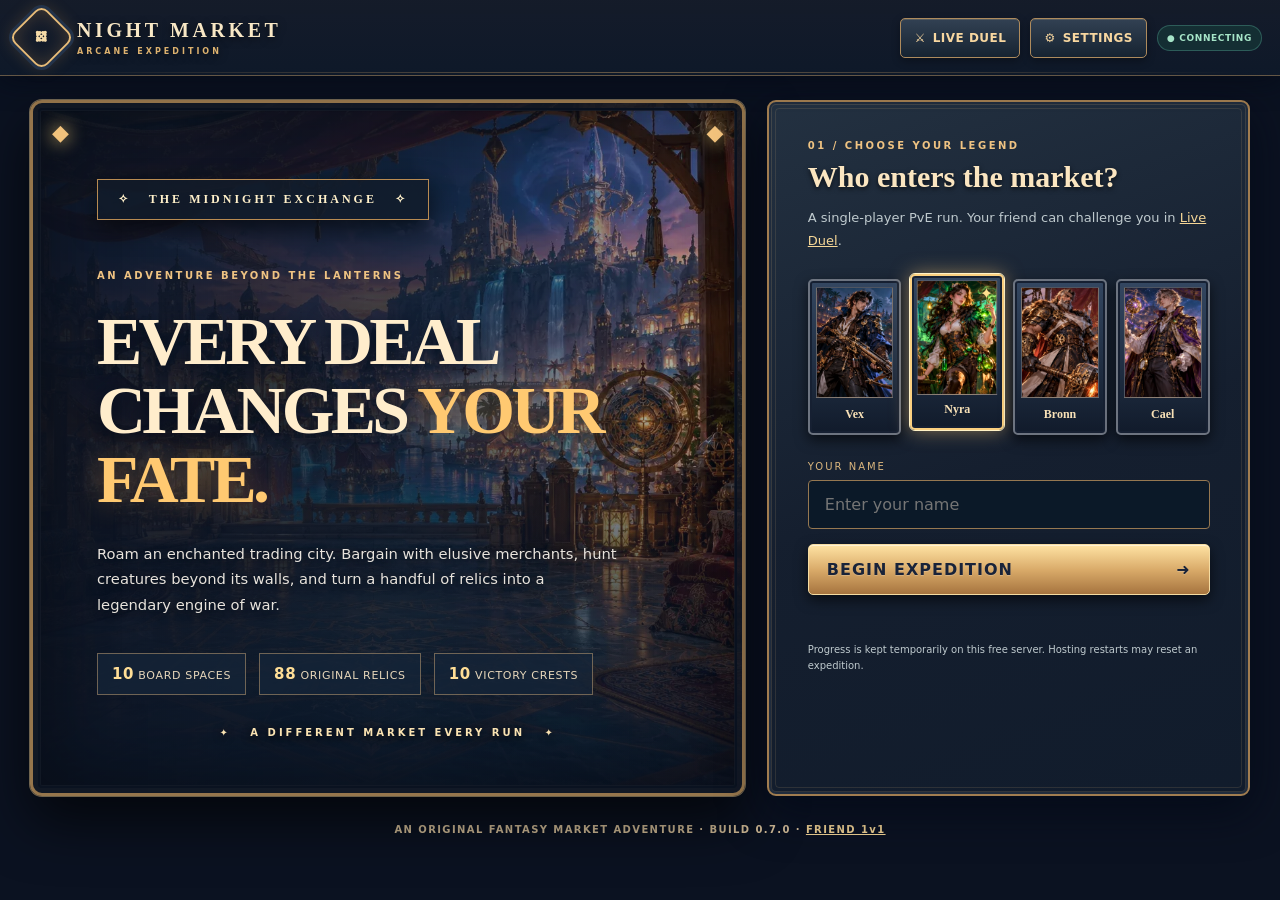
==== commit 5c9d581f: "Stage v0.7 guided Bazaar-style mechanics, specialized merchants, level rewards, enemy scouting and s" ====
--- a/static/expedition.html
+++ b/static/expedition.html
@@ -1,5 +1,5 @@
 <!doctype html>
-<html lang="en"><head><meta charset="utf-8"><meta name="viewport" content="width=device-width,initial-scale=1,viewport-fit=cover"><meta name="theme-color" content="#151c2b"><meta name="description" content="Night Market Expedition — deep, original fantasy market roguelike"><title>Night Market — Expedition</title><link rel="icon" href="/static/favicon.svg" type="image/svg+xml"><link rel="stylesheet" href="/static/expedition.css?v=0.6.0"><link rel="stylesheet" href="/static/expedition-premium.css?v=0.6.0"></head>
+<html lang="en"><head><meta charset="utf-8"><meta name="viewport" content="width=device-width,initial-scale=1,viewport-fit=cover"><meta name="theme-color" content="#151c2b"><meta name="description" content="Night Market Expedition — deep, original fantasy market roguelike"><title>Night Market — Expedition</title><link rel="icon" href="/static/favicon.svg" type="image/svg+xml"><link rel="stylesheet" href="/static/expedition.css?v=0.7.0"><link rel="stylesheet" href="/static/expedition-premium.css?v=0.7.0"></head>
 <body>
 <div class="world-glow"></div><div class="ambient-vignette" aria-hidden="true"></div>
 <header class="top"><a class="brand" href="/"><span class="brand-crest" aria-hidden="true">✥</span> <span>NIGHT MARKET <small>ARCANE EXPEDITION</small></span></a><div class="top-actions"><a href="/" class="nav-btn live-link"><span aria-hidden="true">⚔</span> LIVE DUEL</a><button id="settingsToggle" class="nav-btn nav-settings" type="button" aria-label="Open display settings" aria-expanded="false">⚙ <span>SETTINGS</span></button><span id="connectionLabel" class="connected">● CONNECTING</span></div></header>
@@ -9,14 +9,15 @@
   <div class="start-panel"><div class="eyebrow">01 / CHOOSE YOUR LEGEND</div><h2>Who enters the market?</h2><p class="subtitle">A single-player PvE run. Your friend can challenge you in <a href="/">Live Duel</a>.</p><div class="hero-select" id="heroes"></div><label class="field-label" for="playerName">YOUR NAME</label><input id="playerName" maxlength="20" placeholder="Enter your name" autocomplete="nickname"><button id="startBtn" class="primary"><span>BEGIN EXPEDITION</span><span aria-hidden="true">➜</span></button><p id="openingError" class="error" role="alert"></p><div class="save-note">Progress is kept temporarily on this free server. Hosting restarts may reset an expedition.</div></div>
 </section>
 <section id="game" hidden>
-  <div class="game-overline"><span>✦ &nbsp; THE NIGHT MARKET / LIVE ADVENTURE</span><span class="game-mode-label">✧ YOUR JOURNEY ✧</span></div><div class="journey-stats"><div class="journey-stat"><span>DAY / HOUR</span><b id="journeyDay">01 · 01/06</b></div><div class="journey-stat"><span>GOLD</span><b id="journeyGold">◈ 14</b></div><div class="journey-stat"><span>LEVEL / XP</span><b id="journeyLevel">1 · 0/8</b></div><div class="journey-stat"><span>PRESTIGE</span><b id="journeyPrestige">♛ 20</b></div><div class="journey-stat"><span>VICTORY CRESTS</span><b id="journeyWins">0 / 10</b></div><button class="nav-btn new-run" id="newRunBtn">NEW RUN</button></div>
+  <div class="game-overline"><span>✦ &nbsp; THE NIGHT MARKET / LIVE ADVENTURE</span><span class="game-mode-label">✧ YOUR JOURNEY ✧</span></div><div class="journey-stats"><div class="journey-stat"><span>DAY / HOUR</span><b id="journeyDay">01 · 01/06</b></div><div class="journey-stat"><span>GOLD</span><b id="journeyGold">◈ 14</b></div><div class="journey-stat"><span>LEVEL / XP</span><b id="journeyLevel">1 · 0/8</b></div><div class="journey-stat"><span>INCOME</span><b id="journeyIncome">◈ 5/day</b></div><div class="journey-stat"><span>PRESTIGE</span><b id="journeyPrestige">♛ 20</b></div><div class="journey-stat"><span>VICTORY CRESTS</span><b id="journeyWins">0 / 10</b></div><button class="nav-btn new-run" id="newRunBtn">NEW RUN</button></div>
   <div class="adventure-stage"><div class="stage-ribbon"><span>✥ &nbsp; THE ARCANE EXCHANGE</span><span>THE MARKET NEVER SLEEPS &nbsp; ✥</span></div></div><div class="run-grid">
     <div class="left-col">
-      <section class="surface journey-hero"><div class="journey-portrait"><img id="myPortrait" src="/static/art/nyra.svg" alt="Your hero"></div><div class="hero-details"><div class="eyebrow">YOUR MERCHANT LEGEND</div><h2 id="myName">Traveller</h2><div id="myClass" class="hero-class">A NIGHT MARKET MERCHANT</div><p id="heroHealth">MAX HEALTH · 280</p><div class="health-track"><div id="healthTrack"></div></div></div></section>
+      <section class="surface journey-hero"><div class="journey-portrait"><img id="myPortrait" src="/static/art/nyra-portrait.webp" alt="Your hero"></div><div class="hero-details"><div class="eyebrow">YOUR MERCHANT LEGEND</div><h2 id="myName">Traveller</h2><div id="myClass" class="hero-class">A NIGHT MARKET MERCHANT</div><p id="heroHealth">MAX HEALTH · 280</p><div class="health-track"><div id="healthTrack"></div></div></div></section>
       <section id="boardPanel" class="surface board-panel"><div class="heading-row"><div><div class="eyebrow">YOUR EQUIPPED RELICS</div><h2>Battle Board <small id="boardUsed">0 / 4 unlocked</small></h2></div><button id="clearSelection" class="ghost">CLEAR SELECTION</button></div><p class="hint">Select an item, then tap an open board slot to equip. A Medium uses two spaces; a Large uses three. Only equipped items fight.</p><div class="board-scroller"><div id="board" class="board-track" aria-label="Ten slot battle board"></div></div><div class="board-guide"><span>Ⅰ</span> SMALL · 1 <span>Ⅱ</span> MEDIUM · 2 <span>Ⅲ</span> LARGE · 3</div>
         <div class="heading-row secondary-heading"><h3>Stash <small id="stashUsed">0 / 10</small></h3><span class="hint">Tap to inspect & equip</span></div><div id="stash" class="stash-grid"></div>
       </section>
       <section id="skillsPanel" class="surface skill-panel"><div class="heading-row"><h3>Permanent Skills <small id="skillCount">0 / 6</small></h3></div><div id="skills" class="skills-grid"></div></section>
+      <section id="collectionPanel" class="surface story-panel"><div class="heading-row"><div><div class="eyebrow">THE MARKET CODEX</div><h3>Item & Skill Collection</h3></div><select id="codexFilter" aria-label="Filter collection"><option value="all">All items</option><option value="weapon">Weapons</option><option value="machine">Machines</option><option value="potion">Potions</option><option value="relic">Relics</option><option value="skills">Skills</option></select></div><label class="field-label" for="codexSearch">SEARCH DATABASE</label><input id="codexSearch" placeholder="Name, ability or effect"><div id="codexCount" class="eyebrow"></div><div id="codexResults" class="codex-results"></div></section>
       <section id="chroniclePanel" class="surface story-panel"><div class="eyebrow">EXPEDITION CHRONICLE</div><div id="chronicle" class="chronicle"></div></section>
     </div>
     <div class="right-col"><section id="encounterPanel" class="surface encounter-panel"><div class="heading-row"><div><div class="eyebrow">CHOOSE AN ENCOUNTER</div><h2 id="encounterTitle">Choose your path</h2></div><span id="encounterBadge" class="badge">DAY 1</span></div><p class="encounter-intro" id="encounterIntro">Each choice shapes the combat ahead.</p><div id="encounterContent"></div><div id="encounterActions"></div></section>
@@ -24,10 +25,10 @@
     </div>
   </div>
 </section>
-<footer>AN ORIGINAL FANTASY MARKET ADVENTURE · BUILD 0.6.0 · <a href="/">FRIEND 1v1</a></footer>
+<footer>AN ORIGINAL FANTASY MARKET ADVENTURE · BUILD 0.7.0 · <a href="/">FRIEND 1v1</a></footer>
 </main>
-<div class="mobile-dock" id="mobileDock" aria-label="Expedition navigation" hidden><button type="button" data-target="encounterPanel">✧ <span>MARKET</span></button><button type="button" data-target="boardPanel">⚔ <span>BOARD</span></button><button type="button" data-target="skillsPanel">✦ <span>SKILLS</span></button><button type="button" data-target="chroniclePanel">☷ <span>JOURNAL</span></button></div><div class="settings-panel" id="settingsPanel" hidden role="dialog" aria-label="Display settings"><div class="settings-panel-title"><b>DISPLAY SETTINGS</b><button id="settingsClose" aria-label="Close settings" type="button">×</button></div><label class="setting-line"><span>Reduced effects<small>Less motion and glow on slower phones</small></span><input id="lowEffects" type="checkbox"></label><label class="setting-line"><span>Compact cards<small>Show more board cards at once</small></span><input id="compactCards" type="checkbox"></label><p>Display options are stored on this device. Your run is server-controlled.</p></div><div class="toast" role="status" id="toast"></div>
+<div class="mobile-dock" id="mobileDock" aria-label="Expedition navigation" hidden><button type="button" data-target="encounterPanel">✧ <span>MARKET</span></button><button type="button" data-target="boardPanel">⚔ <span>BOARD</span></button><button type="button" data-target="skillsPanel">✦ <span>SKILLS</span></button><button type="button" data-target="collectionPanel">☷ <span>CODEX</span></button></div><div class="settings-panel" id="settingsPanel" hidden role="dialog" aria-label="Display settings"><div class="settings-panel-title"><b>DISPLAY SETTINGS</b><button id="settingsClose" aria-label="Close settings" type="button">×</button></div><label class="setting-line"><span>Reduced effects<small>Less motion and glow on slower phones</small></span><input id="lowEffects" type="checkbox"></label><label class="setting-line"><span>Compact cards<small>Show more board cards at once</small></span><input id="compactCards" type="checkbox"></label><p>Display options are stored on this device. Your run is server-controlled.</p></div><div class="toast" role="status" id="toast"></div>
 <div class="modal" id="itemModal" hidden><div class="scrim" data-close="yes"></div><div class="item-modal-box"><button class="close" id="closeModal" aria-label="Close">×</button><div class="eyebrow" id="modalTag">ARTIFACT</div><div class="card-detail-illustration"><div id="modalGlyph" class="modal-glyph">✧</div></div><h2 id="modalName">Item</h2><p id="modalDescription"></p><div id="modalProperties" class="properties"></div><div id="modalButtons" class="modal-buttons"></div></div></div>
-<div class="battle-modal" id="battleModal" hidden><div class="battle-bg"></div><div class="battle-frame"><div class="eyebrow">THE MIDNIGHT COLISEUM</div><h2 id="battleTitle">The Duel Begins</h2><div class="battle-stage"><div class="combatant"><img id="battleMeArt" src="/static/art/vex.svg" alt="Hero"><b id="battleMe">YOUR HERO</b><div class="battle-hp"><div id="battleMeHpBar"></div></div><span id="battleMeHp">280 / 280</span></div><div class="battle-center"><span>⚔</span><b id="battleClock">0:00</b></div><div class="combatant"><img id="battleEnemyArt" src="/static/art/bronn.svg" alt="Rival"><b id="battleEnemy">RIVAL</b><div class="battle-hp"><div id="battleEnemyHpBar"></div></div><span id="battleEnemyHp">280 / 280</span></div></div><div id="battleEvents" class="battle-events"></div><button id="battleSkip" class="primary">SKIP TO RESULT →</button></div></div>
-<script src="/static/expedition-glyphs.js?v=0.6.0" defer></script><script src="/static/expedition.js?v=0.6.0" defer></script><script src="/static/expedition-premium.js?v=0.6.0" defer></script>
-</body></html>+<div class="battle-modal" id="battleModal" hidden><div class="battle-bg"></div><div class="battle-frame"><div class="eyebrow">THE MIDNIGHT COLISEUM</div><h2 id="battleTitle">The Duel Begins</h2><div class="battle-stage"><div class="combatant"><img id="battleMeArt" src="/static/art/vex-portrait.webp" alt="Hero"><b id="battleMe">YOUR HERO</b><div class="battle-hp"><div id="battleMeHpBar"></div></div><span id="battleMeHp">280 / 280</span></div><div class="battle-center"><span>⚔</span><b id="battleClock">0:00</b></div><div class="combatant"><img id="battleEnemyArt" src="/static/art/bronn-portrait.webp" alt="Rival"><b id="battleEnemy">RIVAL</b><div class="battle-hp"><div id="battleEnemyHpBar"></div></div><span id="battleEnemyHp">280 / 280</span></div></div><div id="battleEvents" class="battle-events"></div><button id="battleSkip" class="primary">SKIP TO RESULT →</button></div></div>
+<script src="/static/expedition-glyphs.js?v=0.7.0" defer></script><script src="/static/expedition.js?v=0.7.0" defer></script><script src="/static/expedition-premium.js?v=0.7.0" defer></script>
+<script src="/static/expedition-codex.js?v=0.7.0" defer></script><script src="/static/game-vfx.js?v=0.7.0" defer></script></body></html>
--- a/static/expedition-premium.css
+++ b/static/expedition-premium.css
@@ -91,4 +91,31 @@
  .mobile-dock button{border:0;background:transparent;color:#f5daa8;display:flex;flex-direction:column;align-items:center;gap:1px;font-size:21px;min-height:48px;text-shadow:0 2px 9px #000}.mobile-dock button span{font:800 9px system-ui;letter-spacing:1px}.mobile-dock button.active{color:#fff9cf;background:#7958344f;border-radius:5px}
  .settings-panel{top:65px}.battle-frame{padding:11px}.battle-frame h2{font-size:25px}.combatant img{height:140px}.battle-center span{font-size:31px}.battle-stage{grid-template-columns:1fr 44px 1fr}.item-modal-box{padding:18px}.modal-buttons{grid-template-columns:repeat(2,minmax(0,1fr))}.modal-buttons button{font-size:10px}.toast{bottom:90px}
 }
-@media(prefers-reduced-motion:reduce){*,*:before,*:after{animation:none!important;transition:none!important;scroll-behavior:auto!important}}+@media(prefers-reduced-motion:reduce){*,*:before,*:after{animation:none!important;transition:none!important;scroll-behavior:auto!important}}
+
+
+/* v0.6 Hero Legends — original illustrated character atlas and client-only hit feedback */
+.hero-pick img,.hero-card img,.journey-portrait img,.combatant img,.duelist .portrait img{object-fit:cover;object-position:50% 32%;background:radial-gradient(circle at 50% 20%,#b79065,#122338 70%)}
+.hero-pick img,.hero-card img{transition:transform .25s ease,filter .25s ease;filter:saturate(.92)}
+.hero-pick:hover img,.hero-card:hover img,.hero-pick.selected img,.hero-card.selected img{transform:scale(1.035);filter:saturate(1.22) brightness(1.07)}
+.duelist .portrait img,.journey-portrait img,.combatant img{filter:drop-shadow(0 12px 22px #020713aa)}
+.duelist.hit-flash,.combatant.hit-flash{animation:hit-v06 .24s both}
+@keyframes hit-v06{0%{filter:brightness(1)}30%{filter:brightness(1.6) sepia(.25)}100%{filter:none}}
+.fx-burst{position:absolute;inset:0;pointer-events:none;z-index:5;overflow:hidden;isolation:isolate}
+.fx-burst .spark{position:absolute;left:50%;top:45%;width:5px;height:20px;background:linear-gradient(180deg,#fff9cf,#ed9e3a00);border-radius:8px;transform-origin:50% 40%;animation:spark-v06 .48s ease-out forwards;filter:drop-shadow(0 0 8px #ffc661)}
+@keyframes spark-v06{0%{opacity:0;transform:rotate(var(--a)) translateY(0) scale(.3)}25%{opacity:1}100%{opacity:0;transform:rotate(var(--a)) translateY(var(--r)) scale(.12)}}
+.hero-card.selected:after,.hero-pick.selected:after{content:'✦';position:absolute;top:8px;right:9px;color:#ffdf8e;text-shadow:0 0 12px #f9c06b}
+.reduce-fx .fx-burst,.reduce-fx .hit-flash{display:none!important}
+@media(prefers-reduced-motion:reduce){.fx-burst{display:none!important}.hit-flash{animation:none!important}}
+
+/* Character viewfinder for crisp original portraits */
+.duelist,.combatant {position:relative;isolation:isolate}
+.combatant .fx-burst,.duelist .fx-burst{border-radius:10px}
+@media(max-width:570px){.fx-burst .spark{width:3px;height:13px}}
+
+/* v0.7 collection and planning screens */
+.codex-results{display:grid;grid-template-columns:repeat(auto-fill,minmax(170px,1fr));gap:9px;max-height:360px;overflow:auto;padding:8px 0}
+.codex-entry{min-height:105px;background:linear-gradient(145deg,rgba(22,36,51,.96),rgba(44,31,30,.92));border:1px solid #9a714f;border-radius:10px;padding:12px;color:#f3e1bb}
+.codex-entry b{display:block;font-size:13px;line-height:1.4}.codex-entry p{font-size:11px;line-height:1.45;color:#d6b995;margin:6px 0}
+.codex-entry small{color:#dba66c;letter-spacing:.12em}#collectionPanel input,#collectionPanel select{border:1px solid #9a714f;background:#192738;color:#f9e8c5;padding:10px;border-radius:7px;max-width:100%;font:inherit}
+#collectionPanel .heading-row{gap:10px;flex-wrap:wrap}
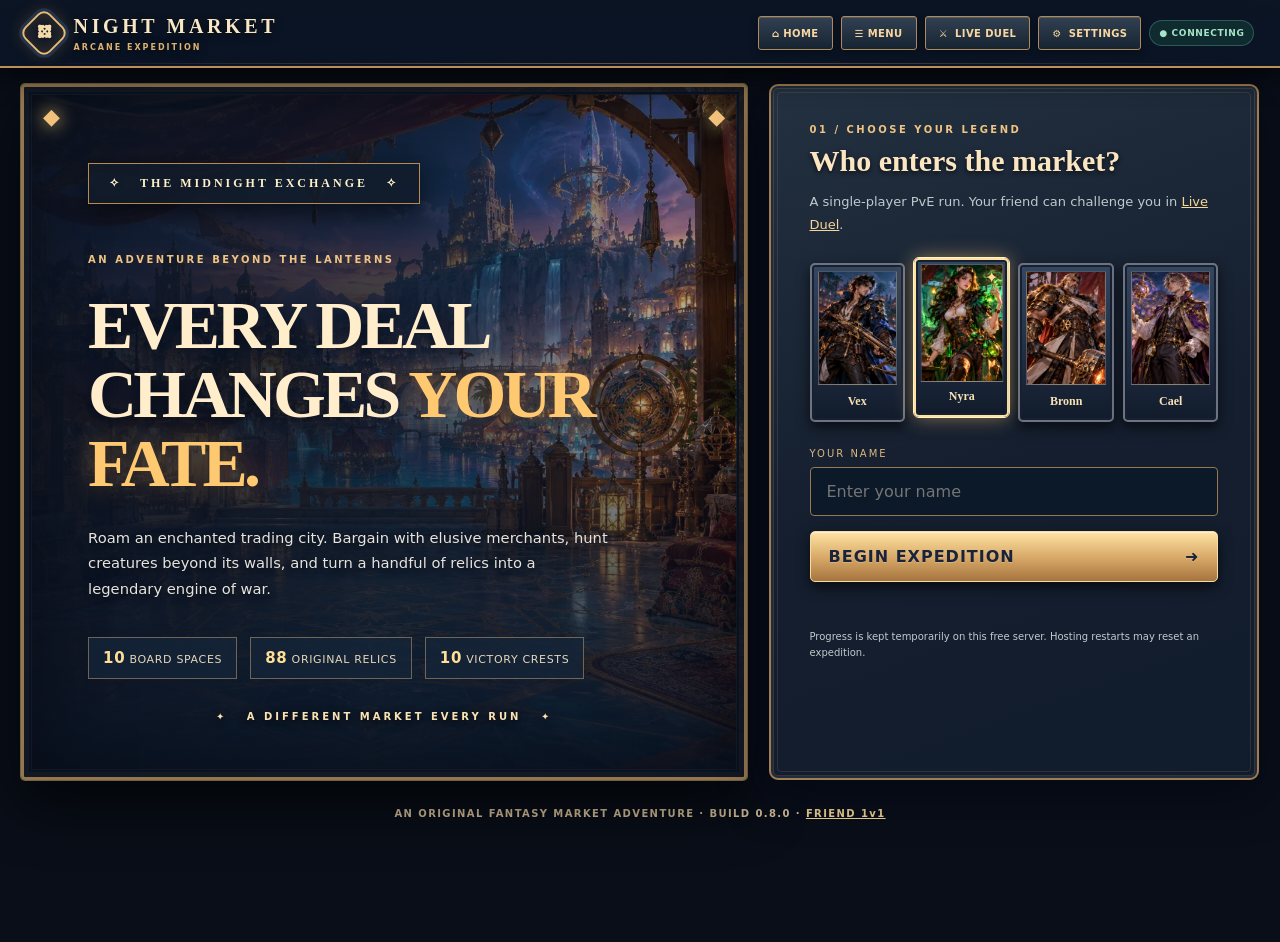
==== commit 7786e604: "Stage v0.8 theatrical Bazaar-inspired screen hierarchy, functional navigation and mobile/desktop vis" ====
--- a/static/expedition.html
+++ b/static/expedition.html
@@ -1,8 +1,8 @@
 <!doctype html>
-<html lang="en"><head><meta charset="utf-8"><meta name="viewport" content="width=device-width,initial-scale=1,viewport-fit=cover"><meta name="theme-color" content="#151c2b"><meta name="description" content="Night Market Expedition — deep, original fantasy market roguelike"><title>Night Market — Expedition</title><link rel="icon" href="/static/favicon.svg" type="image/svg+xml"><link rel="stylesheet" href="/static/expedition.css?v=0.7.0"><link rel="stylesheet" href="/static/expedition-premium.css?v=0.7.0"></head>
+<html lang="en"><head><meta charset="utf-8"><meta name="viewport" content="width=device-width,initial-scale=1,viewport-fit=cover"><meta name="theme-color" content="#151c2b"><meta name="description" content="Night Market Expedition — deep, original fantasy market roguelike"><title>Night Market — Expedition</title><link rel="icon" href="/static/favicon.svg" type="image/svg+xml"><link rel="stylesheet" href="/static/expedition.css?v=0.8.0"><link rel="stylesheet" href="/static/expedition-premium.css?v=0.8.0"><link rel="stylesheet" href="/static/bazaar-theatre-v08.css?v=0.8.0"></head>
 <body>
 <div class="world-glow"></div><div class="ambient-vignette" aria-hidden="true"></div>
-<header class="top"><a class="brand" href="/"><span class="brand-crest" aria-hidden="true">✥</span> <span>NIGHT MARKET <small>ARCANE EXPEDITION</small></span></a><div class="top-actions"><a href="/" class="nav-btn live-link"><span aria-hidden="true">⚔</span> LIVE DUEL</a><button id="settingsToggle" class="nav-btn nav-settings" type="button" aria-label="Open display settings" aria-expanded="false">⚙ <span>SETTINGS</span></button><span id="connectionLabel" class="connected">● CONNECTING</span></div></header>
+<header class="top"><a class="brand" href="/"><span class="brand-crest" aria-hidden="true">✥</span> <span>NIGHT MARKET <small>ARCANE EXPEDITION</small></span></a><div class="top-actions"><a href="/" class="nav-btn quick-home" aria-label="Return to the main menu">⌂ HOME</a><button id="gameMenuToggle" class="nav-btn" type="button" aria-expanded="false" aria-controls="gameMenuPanel">☰ MENU</button><a href="/" class="nav-btn live-link"><span aria-hidden="true">⚔</span> LIVE DUEL</a><button id="settingsToggle" class="nav-btn nav-settings" type="button" aria-label="Open display settings" aria-expanded="false">⚙ <span>SETTINGS</span></button><span id="connectionLabel" class="connected">● CONNECTING</span></div></header>
 <main class="shell">
 <section id="opening" class="opening">
   <div class="opening-art"><div class="opening-heraldry">✧ &nbsp; THE MIDNIGHT EXCHANGE &nbsp; ✧</div><span class="overline">AN ADVENTURE BEYOND THE LANTERNS</span><h1>EVERY DEAL<br>CHANGES <em>YOUR FATE.</em></h1><p>Roam an enchanted trading city. Bargain with elusive merchants, hunt creatures beyond its walls, and turn a handful of relics into a legendary engine of war.</p><div class="smallstats"><span><b>10</b> BOARD SPACES</span><span><b>88</b> ORIGINAL RELICS</span><span><b>10</b> VICTORY CRESTS</span></div><div class="opening-bottom">✦ &nbsp; A DIFFERENT MARKET EVERY RUN &nbsp; ✦</div></div>
@@ -10,25 +10,26 @@
 </section>
 <section id="game" hidden>
   <div class="game-overline"><span>✦ &nbsp; THE NIGHT MARKET / LIVE ADVENTURE</span><span class="game-mode-label">✧ YOUR JOURNEY ✧</span></div><div class="journey-stats"><div class="journey-stat"><span>DAY / HOUR</span><b id="journeyDay">01 · 01/06</b></div><div class="journey-stat"><span>GOLD</span><b id="journeyGold">◈ 14</b></div><div class="journey-stat"><span>LEVEL / XP</span><b id="journeyLevel">1 · 0/8</b></div><div class="journey-stat"><span>INCOME</span><b id="journeyIncome">◈ 5/day</b></div><div class="journey-stat"><span>PRESTIGE</span><b id="journeyPrestige">♛ 20</b></div><div class="journey-stat"><span>VICTORY CRESTS</span><b id="journeyWins">0 / 10</b></div><button class="nav-btn new-run" id="newRunBtn">NEW RUN</button></div>
+  <div class="run-command"><nav class="run-tabs" aria-label="Expedition areas"><button type="button" data-scene="encounterPanel" class="active">✦ <span>ENCOUNTER</span></button><button type="button" data-scene="boardPanel">⚔ <span>YOUR BUILD</span></button><button type="button" data-scene="skillsPanel">✧ <span>SKILLS</span></button><button type="button" data-scene="collectionPanel">▤ <span>COLLECTION</span></button><button type="button" data-scene="chroniclePanel">☷ <span>CHRONICLE</span></button></nav><div class="win-trail" aria-label="Ten victory marks"><span>VICTORIES</span><div id="victoryMarkers" aria-hidden="true"></div><b id="winTrailLabel">0/10</b></div></div>
   <div class="adventure-stage"><div class="stage-ribbon"><span>✥ &nbsp; THE ARCANE EXCHANGE</span><span>THE MARKET NEVER SLEEPS &nbsp; ✥</span></div></div><div class="run-grid">
     <div class="left-col">
       <section class="surface journey-hero"><div class="journey-portrait"><img id="myPortrait" src="/static/art/nyra-portrait.webp" alt="Your hero"></div><div class="hero-details"><div class="eyebrow">YOUR MERCHANT LEGEND</div><h2 id="myName">Traveller</h2><div id="myClass" class="hero-class">A NIGHT MARKET MERCHANT</div><p id="heroHealth">MAX HEALTH · 280</p><div class="health-track"><div id="healthTrack"></div></div></div></section>
-      <section id="boardPanel" class="surface board-panel"><div class="heading-row"><div><div class="eyebrow">YOUR EQUIPPED RELICS</div><h2>Battle Board <small id="boardUsed">0 / 4 unlocked</small></h2></div><button id="clearSelection" class="ghost">CLEAR SELECTION</button></div><p class="hint">Select an item, then tap an open board slot to equip. A Medium uses two spaces; a Large uses three. Only equipped items fight.</p><div class="board-scroller"><div id="board" class="board-track" aria-label="Ten slot battle board"></div></div><div class="board-guide"><span>Ⅰ</span> SMALL · 1 <span>Ⅱ</span> MEDIUM · 2 <span>Ⅲ</span> LARGE · 3</div>
+      <section id="boardPanel" class="surface board-panel"><div class="market-banner">⚔ &nbsp; THE HERO'S DISPLAY RUG &nbsp; ⚔</div><div class="heading-row"><div><div class="eyebrow">YOUR EQUIPPED RELICS</div><h2>Battle Board <small id="boardUsed">0 / 4 unlocked</small></h2></div><button id="clearSelection" class="ghost">CLEAR SELECTION</button></div><p class="hint">Select an item, then tap an open board slot to equip. A Medium uses two spaces; a Large uses three. Only equipped items fight.</p><div class="board-scroller"><div id="board" class="board-track" aria-label="Ten slot battle board"></div></div><div class="board-guide"><span>Ⅰ</span> SMALL · 1 <span>Ⅱ</span> MEDIUM · 2 <span>Ⅲ</span> LARGE · 3</div>
         <div class="heading-row secondary-heading"><h3>Stash <small id="stashUsed">0 / 10</small></h3><span class="hint">Tap to inspect & equip</span></div><div id="stash" class="stash-grid"></div>
       </section>
       <section id="skillsPanel" class="surface skill-panel"><div class="heading-row"><h3>Permanent Skills <small id="skillCount">0 / 6</small></h3></div><div id="skills" class="skills-grid"></div></section>
       <section id="collectionPanel" class="surface story-panel"><div class="heading-row"><div><div class="eyebrow">THE MARKET CODEX</div><h3>Item & Skill Collection</h3></div><select id="codexFilter" aria-label="Filter collection"><option value="all">All items</option><option value="weapon">Weapons</option><option value="machine">Machines</option><option value="potion">Potions</option><option value="relic">Relics</option><option value="skills">Skills</option></select></div><label class="field-label" for="codexSearch">SEARCH DATABASE</label><input id="codexSearch" placeholder="Name, ability or effect"><div id="codexCount" class="eyebrow"></div><div id="codexResults" class="codex-results"></div></section>
       <section id="chroniclePanel" class="surface story-panel"><div class="eyebrow">EXPEDITION CHRONICLE</div><div id="chronicle" class="chronicle"></div></section>
     </div>
-    <div class="right-col"><section id="encounterPanel" class="surface encounter-panel"><div class="heading-row"><div><div class="eyebrow">CHOOSE AN ENCOUNTER</div><h2 id="encounterTitle">Choose your path</h2></div><span id="encounterBadge" class="badge">DAY 1</span></div><p class="encounter-intro" id="encounterIntro">Each choice shapes the combat ahead.</p><div id="encounterContent"></div><div id="encounterActions"></div></section>
+    <div class="right-col"><section id="encounterPanel" class="surface encounter-panel"><div class="encounter-scene-art" aria-hidden="true"><div class="scene-lantern">✦</div><div class="scene-mark">THE NIGHT MARKET</div></div><div class="heading-row"><div><div class="eyebrow">CHOOSE AN ENCOUNTER</div><h2 id="encounterTitle">Choose your path</h2></div><span id="encounterBadge" class="badge">DAY 1</span></div><p class="encounter-intro" id="encounterIntro">Each choice shapes the combat ahead.</p><div id="encounterContent"></div><div id="encounterActions"></div></section>
       <section class="surface compendium"><h3>Beyond the Veil</h3><p>Every hour offers fresh shops, master trainers, dangerous hunts and strange decisions. Combine identical cards, enchant at a trainer, and build combos around your hero.</p><div class="micro-grid"><span>⚙ COOLDOWN</span><span>☠ POISON</span><span>🔥 BURN</span><span>◆ SHIELD</span><span>❄ FREEZE</span><span>✧ HASTE</span></div></section>
     </div>
   </div>
 </section>
-<footer>AN ORIGINAL FANTASY MARKET ADVENTURE · BUILD 0.7.0 · <a href="/">FRIEND 1v1</a></footer>
+<footer>AN ORIGINAL FANTASY MARKET ADVENTURE · BUILD 0.8.0 · <a href="/">FRIEND 1v1</a></footer>
 </main>
-<div class="mobile-dock" id="mobileDock" aria-label="Expedition navigation" hidden><button type="button" data-target="encounterPanel">✧ <span>MARKET</span></button><button type="button" data-target="boardPanel">⚔ <span>BOARD</span></button><button type="button" data-target="skillsPanel">✦ <span>SKILLS</span></button><button type="button" data-target="collectionPanel">☷ <span>CODEX</span></button></div><div class="settings-panel" id="settingsPanel" hidden role="dialog" aria-label="Display settings"><div class="settings-panel-title"><b>DISPLAY SETTINGS</b><button id="settingsClose" aria-label="Close settings" type="button">×</button></div><label class="setting-line"><span>Reduced effects<small>Less motion and glow on slower phones</small></span><input id="lowEffects" type="checkbox"></label><label class="setting-line"><span>Compact cards<small>Show more board cards at once</small></span><input id="compactCards" type="checkbox"></label><p>Display options are stored on this device. Your run is server-controlled.</p></div><div class="toast" role="status" id="toast"></div>
+<div class="mobile-dock" id="mobileDock" aria-label="Expedition navigation" hidden><button type="button" data-target="encounterPanel">✧ <span>MARKET</span></button><button type="button" data-target="boardPanel">⚔ <span>BOARD</span></button><button type="button" data-target="skillsPanel">✦ <span>SKILLS</span></button><button type="button" data-target="collectionPanel">▤ <span>CODEX</span></button><button type="button" data-target="chroniclePanel">☷ <span>LOG</span></button></div><div class="theatre-menu" id="gameMenuPanel" hidden role="dialog" aria-label="Game navigation"><div class="theatre-menu-top"><b>✥ &nbsp; THE NIGHT MARKET</b><button id="gameMenuClose" type="button" aria-label="Close game menu">×</button></div><p>Choose where to go. Your expedition remains saved while this server stays online.</p><button type="button" data-scene="encounterPanel">✧ &nbsp; CURRENT ENCOUNTER</button><button type="button" data-scene="boardPanel">⚔ &nbsp; ITEM BOARD &amp; STASH</button><button type="button" data-scene="skillsPanel">✦ &nbsp; PERMANENT SKILLS</button><button type="button" data-scene="collectionPanel">▤ &nbsp; ITEM COLLECTION</button><button type="button" data-scene="chroniclePanel">☷ &nbsp; CHRONICLE</button><button type="button" id="menuSettingsBtn">⚙ &nbsp; DISPLAY SETTINGS</button><a href="/">⌂ &nbsp; RETURN TO TITLE / LIVE DUEL</a></div><div class="settings-panel" id="settingsPanel" hidden role="dialog" aria-label="Display settings"><div class="settings-panel-title"><b>DISPLAY SETTINGS</b><button id="settingsClose" aria-label="Close settings" type="button">×</button></div><label class="setting-line"><span>Reduced effects<small>Less motion and glow on slower phones</small></span><input id="lowEffects" type="checkbox"></label><label class="setting-line"><span>Compact cards<small>Show more board cards at once</small></span><input id="compactCards" type="checkbox"></label><p>Display options are stored on this device. Your run is server-controlled.</p></div><div class="toast" role="status" id="toast"></div>
 <div class="modal" id="itemModal" hidden><div class="scrim" data-close="yes"></div><div class="item-modal-box"><button class="close" id="closeModal" aria-label="Close">×</button><div class="eyebrow" id="modalTag">ARTIFACT</div><div class="card-detail-illustration"><div id="modalGlyph" class="modal-glyph">✧</div></div><h2 id="modalName">Item</h2><p id="modalDescription"></p><div id="modalProperties" class="properties"></div><div id="modalButtons" class="modal-buttons"></div></div></div>
 <div class="battle-modal" id="battleModal" hidden><div class="battle-bg"></div><div class="battle-frame"><div class="eyebrow">THE MIDNIGHT COLISEUM</div><h2 id="battleTitle">The Duel Begins</h2><div class="battle-stage"><div class="combatant"><img id="battleMeArt" src="/static/art/vex-portrait.webp" alt="Hero"><b id="battleMe">YOUR HERO</b><div class="battle-hp"><div id="battleMeHpBar"></div></div><span id="battleMeHp">280 / 280</span></div><div class="battle-center"><span>⚔</span><b id="battleClock">0:00</b></div><div class="combatant"><img id="battleEnemyArt" src="/static/art/bronn-portrait.webp" alt="Rival"><b id="battleEnemy">RIVAL</b><div class="battle-hp"><div id="battleEnemyHpBar"></div></div><span id="battleEnemyHp">280 / 280</span></div></div><div id="battleEvents" class="battle-events"></div><button id="battleSkip" class="primary">SKIP TO RESULT →</button></div></div>
-<script src="/static/expedition-glyphs.js?v=0.7.0" defer></script><script src="/static/expedition.js?v=0.7.0" defer></script><script src="/static/expedition-premium.js?v=0.7.0" defer></script>
-<script src="/static/expedition-codex.js?v=0.7.0" defer></script><script src="/static/game-vfx.js?v=0.7.0" defer></script></body></html>+<script src="/static/expedition-glyphs.js?v=0.8.0" defer></script><script src="/static/expedition.js?v=0.8.0" defer></script><script src="/static/expedition-premium.js?v=0.8.0" defer></script>
+<script src="/static/expedition-codex.js?v=0.8.0" defer></script><script src="/static/game-vfx.js?v=0.8.0" defer></script><script src="/static/bazaar-theatre-v08.js?v=0.8.0" defer></script></body></html>
--- a/static/bazaar-theatre-v08.css
+++ b/static/bazaar-theatre-v08.css
@@ -0,0 +1,191 @@
+/* Night Market Theatre v0.8.0 — original assets; game-inspired spatial UX, not copied game UI/artwork.
+   All gameplay state remains from the existing authoritative engine. */
+:root { --theatre-ivory:#ffedc5; --theatre-gold:#f5c678; --theatre-line:#a98452; --theatre-ink:#102031; --theatre-glass:rgba(11,20,31,.92); }
+body { background:#090e18; }
+body:before {background:linear-gradient(90deg, #080d17bd 0%,#10182c4d 40%,#0a101aca 100%),linear-gradient(0deg,#080d16d9,#07101d62 63%),url('/static/art/moonlit-exchange.webp') 50% 31%/cover no-repeat;}
+.top {min-height:68px;padding:9px clamp(15px,2vw,36px);background:linear-gradient(#0d1625ed,#0a1425f9);border-bottom:2px solid #ba9158;box-shadow:0 7px 28px #000b;}
+.top .brand {font-size:14px;}
+.top .brand-crest {height:36px;width:36px;font-size:22px;}
+.top .brand small {letter-spacing:2px;}
+.top-actions {gap:8px;}
+.top .nav-btn {min-height:34px;font:800 10px system-ui, sans-serif;padding:7px 13px;border-radius:3px;white-space:nowrap;}
+.shell {max-width:1660px;padding:16px clamp(10px,1.65vw,27px) 95px;}
+.game-overline {font-size:9px;letter-spacing:2px;padding:6px 2px 10px;}
+.journey-stats {display:flex;gap:7px;align-items:stretch;margin-bottom:11px;}
+.journey-stat {flex:1 1 0;min-width:0;min-height:58px;padding:9px 8px;position:relative;border-radius:2px;border:1px solid #ac824c;background:linear-gradient(105deg,#2d3f45ed,#172431f5 57%,#1c2935ed);box-shadow:inset 0 0 0 1px #eed9a226,0 3px 9px #0009;}
+.journey-stat:after {content:'✧';position:absolute;right:7px;top:4px;font-size:11px;color:#e9c88942;}
+.journey-stat span {font-size:9px;letter-spacing:1px;margin-bottom:4px;}
+.journey-stat b {font-size:clamp(15px,1.4vw,21px);}
+.journey-stats .new-run {width:95px;flex:none;font-size:10px;border-radius:2px;}
+.run-command {display:flex;align-items:center;justify-content:space-between;gap:12px;margin:3px 0 11px;}
+.run-tabs {display:flex;gap:3px;min-width:0;flex-wrap:wrap;}
+.run-tabs button {appearance:none;border:1px solid #b58c5990;color:#e4d0ad;background:linear-gradient(180deg,#263b48d9,#101c2be8);padding:8px 11px;font:800 10px system-ui;letter-spacing:.8px;cursor:pointer;box-shadow:inset 0 1px #fff2;}
+.run-tabs button.active,.run-tabs button:hover {color:#241708;border-color:#f8d08e;background:linear-gradient(180deg,#f6dc9c,#b88845);}
+.run-tabs button:focus-visible,.theatre-menu button:focus-visible,.theatre-menu a:focus-visible {outline:3px solid #ffe6a3;outline-offset:2px;}
+.win-trail {display:flex;align-items:center;gap:9px;min-width:240px;justify-content:end;font:800 10px system-ui;color:#f4d49c;letter-spacing:1px;}
+#victoryMarkers {display:flex;gap:3px;align-items:center;}
+#victoryMarkers i {display:block;width:12px;height:16px;clip-path:polygon(50% 0,100% 50%,50% 100%,0 50%);background:#3c4553;border:1px solid #e8c18d;box-shadow:0 0 4px #000;}
+#victoryMarkers i.earned {background:linear-gradient(#fff2bc,#d7973c);filter:drop-shadow(0 0 5px #fad57daa);}
+#winTrailLabel {font-size:12px;color:#ffdf9a;}
+.adventure-stage {height:125px;min-height:125px;margin-bottom:13px;border:1px solid #ad8a5c;border-radius:3px;background-position:center 48%;}
+.adventure-stage:before {content:'✦  THE MIDNIGHT EXCHANGE  ✦';font-size:10px;top:12px;padding:7px 15px;}
+.stage-ribbon {padding:12px 18px;font-size:9px;}
+.run-grid {display:grid;grid-template-columns:minmax(230px,.75fr) minmax(0,2.3fr) minmax(210px,.8fr);grid-template-areas:'hero encounter encounter' 'board board board' 'skills codex chronicle';gap:12px;align-items:stretch;}
+.run-grid>.left-col,.run-grid>.right-col {display:contents;}
+.journey-hero {grid-area:hero;display:flex;flex-direction:column;align-items:stretch;gap:11px;min-height:420px;padding:11px;background:linear-gradient(160deg,#213242ed,#0e192be6),url('/static/art/moonlit-exchange.webp') 21%/cover;}
+.journey-hero .journey-portrait {height:235px;width:100%;border:2px solid #be9664;background:#17293c;box-shadow:inset 0 0 0 5px #0d1926,0 5px 16px #0009;}
+.journey-hero .journey-portrait img {object-position:center 23%;}
+.journey-hero .hero-details {text-align:center;}
+.journey-hero .hero-details h2 {font-size:30px;margin:5px 0;}
+.journey-hero .hero-details .eyebrow {font-size:9px;}
+.journey-hero .hero-details p {margin-bottom:7px;}
+.journey-hero .health-track {height:13px;}
+#encounterPanel {grid-area:encounter;position:relative;min-height:420px;padding:17px 22px 24px;overflow:hidden;isolation:isolate;background:linear-gradient(90deg,#0c1729f7 0%,#0f1b2ae9 43%,#121b28d0 100%);border:2px solid #c49c63;box-shadow:inset 0 0 0 3px #28313b,0 14px 32px #0009;}
+#encounterPanel .encounter-scene-art {pointer-events:none;position:absolute;inset:0;z-index:-1;background:linear-gradient(90deg,#0f1a29ef 0%,#182332a1 55%,#0c192ca5 100%),linear-gradient(0deg,#101421 0%,transparent 40%),url('/static/art/moonlit-exchange.webp') 64% 38%/cover;opacity:.82;}
+.scene-lantern {position:absolute;top:30px;right:35px;font-size:68px;color:#f7c57a88;text-shadow:0 0 42px #e8b061cf;}
+.scene-mark {position:absolute;bottom:9px;right:17px;font:800 10px Georgia,serif;letter-spacing:2px;color:#fff0c870;}
+#encounterPanel .heading-row,#encounterPanel .encounter-intro,#encounterPanel #encounterContent,#encounterPanel #encounterActions {position:relative;z-index:1;}
+#encounterPanel h2 {font:700 clamp(30px,2.8vw,45px)/1.12 Georgia,serif;color:#fff3d4;text-shadow:0 3px 14px #000;}
+#encounterPanel .eyebrow {color:#f0c583;font-size:9px;}
+#encounterPanel .encounter-intro {max-width:780px;font-size:12px;color:#e8d9c4;line-height:1.6;text-shadow:0 2px 6px #000c;}
+#encounterPanel .badge {background:#543b23;border:1px solid #e4bd7b;color:#ffebbc;padding:9px 12px;white-space:nowrap;}
+#encounterContent .offers {display:grid;grid-template-columns:repeat(3,minmax(0,1fr));gap:12px;align-items:stretch;margin:15px 0;}
+#encounterContent .offer {position:relative;isolation:isolate;min-height:233px;overflow:hidden;border:3px solid #bd965d;border-radius:5px;color:#fff1d4;background:radial-gradient(circle at 50% 39%,#7c725d81,transparent 63%),linear-gradient(150deg,#364b54dc,#121c2bea);box-shadow:inset 0 0 0 2px #162438,0 10px 25px #0009;transition:transform .14s,box-shadow .14s,filter .14s;}
+#encounterContent .offer:hover:not(:disabled) {transform:translateY(-5px);box-shadow:inset 0 0 0 2px #39241c,0 12px 25px #000c,0 0 19px #dcab5e6e;filter:brightness(1.15);}
+#encounterContent .offer:focus-visible {outline:3px solid #fff5c7;outline-offset:3px;}
+#encounterContent .offer i {display:grid;place-items:center;font-size:61px;min-height:100px;text-shadow:0 5px 20px #000;}
+#encounterContent .offer i svg {max-width:93px;max-height:92px;filter:drop-shadow(0 8px 9px #0008);}
+#encounterContent .offer b {font:700 clamp(14px,1.35vw,18px) Georgia,serif;color:#fff4d6;text-shadow:0 2px 10px #000;}
+#encounterContent .offer small {color:#e1d3ba;font:500 11px/1.4 system-ui,sans-serif;}
+#encounterContent .offer .offer-topline {background:linear-gradient(90deg,#604e38,#172d3b);color:#fce0ae;font-size:9px;letter-spacing:1px;}
+#encounterContent .offer .price {background:#0d192cca;border:1px solid #f1d69c55;color:#ffdf9f;font-size:11px;}
+#encounterContent .offer:disabled {opacity:.64;filter:grayscale(.25);cursor:default;}
+#encounterPanel[data-encounter="merchant"] .encounter-scene-art {background:linear-gradient(90deg,#101421e9,#261c1a8a),url('/static/art/moonlit-exchange.webp') center 52%/cover;}
+#encounterPanel[data-encounter="encounter"] .encounter-scene-art {background:linear-gradient(90deg,#0e1c2ae9,#2634437d),url('/static/art/moonlit-exchange.webp') center 29%/cover;}
+#encounterPanel[data-encounter="levelup"] .encounter-scene-art,#encounterPanel[data-encounter="trainer"] .encounter-scene-art {background:linear-gradient(90deg,#12172cdd,#371e48c9),url('/static/art/moonlit-exchange.webp') center/cover;}
+#encounterActions {display:flex;flex-wrap:wrap;gap:8px;margin-top:14px;}
+#encounterActions button {flex:1 1 190px;min-height:48px;font-size:11px;}
+#boardPanel {grid-area:board;padding:20px 19px 18px;overflow:hidden;}
+.market-banner {text-align:center;position:relative;margin:-20px -19px 17px;padding:10px;color:#f5db9d;font:700 11px Georgia,serif;letter-spacing:3px;background:linear-gradient(90deg,#182a32,#705436,#182a32);border-bottom:2px solid #bf9c5d;}
+#boardPanel .heading-row h2 {font-size:26px;}
+#boardPanel .hint {font-size:11px;margin:5px 0 10px;}
+#boardPanel .board-scroller {background:repeating-linear-gradient(90deg,transparent 0,transparent calc(10% - 1px),#f6d8a02b calc(10% - 1px),#f6d8a02b 10%),linear-gradient(180deg,#23505ab5,#122a36 65%,#1e2930),url('/static/art/moonlit-exchange.webp') center 75%/cover;border:4px ridge #b59164;box-shadow:inset 0 0 0 5px #071524b5,inset 0 0 50px #001,0 8px 19px #000b;padding:13px;}
+#boardPanel .board-track {min-width:0;grid-template-columns:repeat(10,minmax(0,1fr));min-height:168px;gap:3px;}
+#boardPanel .board-item {min-height:165px;padding:24px 2px 24px;}
+#boardPanel .board-item .big-glyph {height:82px;}
+#boardPanel .board-item .item-name {font-size:10px;}
+#boardPanel .board-cell {min-height:165px;}
+#boardPanel .secondary-heading {margin-top:14px;}
+#boardPanel .stash-grid {grid-template-columns:repeat(10,minmax(0,1fr));min-height:105px;gap:6px;}
+#boardPanel .stash-item {min-height:105px;padding:6px 2px;}
+#boardPanel .stash-item .glyph {height:48px;}
+#boardPanel .stash-item .glyph svg {max-height:43px;}
+#boardPanel .stash-item .name {font-size:9px;}
+#skillsPanel {grid-area:skills;}
+#collectionPanel {grid-area:codex;}
+#chroniclePanel {grid-area:chronicle;}
+#skillsPanel,#collectionPanel,#chroniclePanel {padding:16px 13px;max-height:465px;overflow:auto;scrollbar-color:#be9c69 #14243b;}
+#skillsPanel h3,#collectionPanel h3,#chroniclePanel h3 {font:700 19px Georgia,serif;}
+#chroniclePanel .chronicle {font:12px/1.5 system-ui;color:#e6d9c1;}
+#collectionPanel .codex-results {grid-template-columns:repeat(auto-fill,minmax(142px,1fr));max-height:265px;}
+#collectionPanel .codex-entry {padding:9px;min-height:100px;}
+#collectionPanel .codex-entry b {font-size:12px;}
+.run-grid .compendium {display:none;}
+/* Centre the item inspection in a full tabletop card with action controls. */
+.item-modal-box {width:min(550px,94vw);border:4px ridge #e7b97a;background:radial-gradient(ellipse at 50% 0,#375365,#111d30 63%,#101520);box-shadow:0 22px 90px #000, inset 0 0 0 5px #283a49;color:#fff2d8;}
+.item-modal-box .card-detail-illustration {border:2px solid #ca9d5d;background:radial-gradient(ellipse,#756b51,#253a42 68%,#111b2c);}
+.item-modal-box h2 {font:700 32px Georgia,serif;text-align:center;}
+.item-modal-box #modalDescription {line-height:1.6;}
+.item-modal-box .properties {display:flex;flex-wrap:wrap;gap:6px;}
+.item-modal-box .properties span {background:#14263c;border:1px solid #ad875b;padding:8px;font-size:10px;color:#ffe3b4;}
+.item-modal-box .modal-buttons {gap:7px;}
+.item-modal-box .modal-buttons button {min-height:45px;}
+/* Menu is real navigation. JS only controls presentation and scroll targets. */
+.theatre-menu {position:fixed;right:max(13px,calc((100vw - 1540px)/2));top:75px;z-index:100;display:flex;flex-direction:column;gap:4px;width:min(385px,calc(100vw - 26px));padding:15px;border:2px solid #d4a769;border-radius:5px;background:linear-gradient(145deg,#253545,#101c2beb);backdrop-filter:blur(24px);box-shadow:0 18px 70px #000c,inset 0 0 0 4px #132032;}
+.theatre-menu[hidden] {display:none!important;}
+.theatre-menu-top {display:flex;align-items:center;justify-content:space-between;gap:10px;font:700 14px Georgia,serif;letter-spacing:1px;color:#ffe3ab;border-bottom:1px solid #a88852;padding-bottom:12px;}
+.theatre-menu p {font:11px/1.65 system-ui;color:#bdcbd0;margin:6px 0;}
+.theatre-menu button,.theatre-menu a {display:block;text-align:left;text-decoration:none;background:linear-gradient(#304357,#132439);border:1px solid #826e57;color:#f6dfb8;padding:12px 14px;font:800 11px system-ui;letter-spacing:.45px;cursor:pointer;}
+.theatre-menu button:hover,.theatre-menu a:hover {background:#775f40;color:#fff;}
+.theatre-menu-top button {font-size:23px;padding:1px 9px;}
+.opening-art {border-radius:4px;}
+.hero-card.selected {border-color:#ffe1a0;}
+.hero-select .hero-card {min-height:127px;}
+#game .surface {scroll-margin-top:160px;}
+#game .surface:target {outline:2px solid #ffdb9b;}
+/* Keep all key systems reachable on narrow phone viewports. */
+@media (max-width:1190px){
+  .run-grid {grid-template-columns:minmax(210px,.8fr) minmax(0,2fr);grid-template-areas:'hero encounter' 'board board' 'skills codex' 'chronicle chronicle';}
+  #encounterPanel {min-height:430px;}
+  #boardPanel .stash-grid {grid-template-columns:repeat(8,minmax(0,1fr));}
+  #boardPanel .board-track {min-width:560px;}
+  #chroniclePanel {max-height:260px;}
+}
+@media (max-width:800px){
+  .shell {padding:10px 9px 90px;}
+  .top {min-height:58px;padding:7px 9px;}
+  .top .nav-btn {padding:7px 8px;font-size:9px;}
+  .run-grid {grid-template-columns:1fr;grid-template-areas:'hero' 'encounter' 'board' 'skills' 'codex' 'chronicle';gap:10px;}
+  .journey-hero {flex-direction:row;min-height:118px;padding:10px;gap:12px;}
+  .journey-hero .journey-portrait {width:86px;height:107px;flex:none;}
+  .journey-hero .hero-details {text-align:left;}
+  .journey-hero .hero-details h2 {font-size:24px;}
+  #encounterPanel {min-height:350px;padding:14px 11px 15px;}
+  #encounterPanel h2 {font-size:29px;}
+  #encounterContent .offers {gap:7px;}
+  #encounterContent .offer {min-height:184px;border-width:2px;padding:9px 5px;}
+  #encounterContent .offer i {min-height:75px;font-size:46px;}
+  #encounterContent .offer i svg {max-height:66px;}
+  #encounterContent .offer b {font-size:13px;}
+  #encounterContent .offer small {font-size:10px;}
+  #boardPanel {padding:12px 11px;}
+  #boardPanel .board-track {min-width:600px;}
+  #boardPanel .stash-grid {grid-template-columns:repeat(5,minmax(0,1fr));}
+  .market-banner {margin:-12px -11px 12px;padding:8px;font-size:9px;letter-spacing:1px;}
+  .adventure-stage {height:88px;min-height:88px;margin-bottom:10px;}
+  .adventure-stage:before {font-size:8px;top:8px;}
+  .run-tabs button {padding:6px 7px;font-size:9px;}
+  .win-trail {min-width:0;gap:5px;}
+  .win-trail>span {display:none;}
+  #victoryMarkers i {width:9px;height:13px;}
+  .run-command {align-items:start;}
+  #game .surface {scroll-margin-top:82px;}
+}
+@media (max-width:570px){
+  .top .brand-crest {height:29px;width:29px;font-size:18px;}
+  .top .brand>span:not(.brand-crest) {font-size:11px;letter-spacing:0;}
+  .top .brand small {font-size:6px;letter-spacing:1px;}
+  .top-actions .live-link {display:none;}
+  .top .nav-btn {font-size:8px;padding:5px 7px;min-height:31px;}
+  .journey-stats {display:grid;grid-template-columns:repeat(3,minmax(0,1fr));gap:4px;}
+  .journey-stat {min-height:51px;padding:7px 4px;}
+  .journey-stat b {font-size:14px;}
+  .journey-stat span {font-size:7px;}
+  .journey-stats .new-run {width:auto;min-height:51px;}
+  .run-tabs {flex:1;}
+  .run-tabs button span {display:none;}
+  .run-tabs button {width:29px;height:31px;font-size:16px;padding:3px;}
+  .run-command {margin-bottom:8px;}
+  .win-trail {justify-content:flex-end;}
+  #victoryMarkers i {width:7px;height:11px;}
+  .stage-ribbon {font-size:7px;padding:8px;letter-spacing:0;}
+  #encounterPanel .heading-row {align-items:flex-start;gap:7px;}
+  #encounterPanel .badge {font-size:8px;padding:5px;}
+  #encounterContent .offer {min-height:172px;padding:7px 3px;}
+  #encounterContent .offer i {min-height:58px;font-size:37px;}
+  #encounterContent .offer i .vector-art,#encounterContent .offer i svg {max-width:52px;max-height:53px;}
+  #encounterContent .offer .offer-topline {font-size:7px;}
+  #encounterContent .offer b {font-size:12px;}
+  #encounterContent .offer small {font-size:9px;}
+  #encounterContent .offer .price {font-size:9px;}
+  #encounterPanel .encounter-intro {font-size:11px;}
+  #boardPanel .board-item,#boardPanel .board-cell {min-height:143px;}
+  #boardPanel .board-track {min-height:143px;}
+  #boardPanel .board-item .big-glyph {height:71px;}
+  #boardPanel .board-scroller {padding:8px;}
+  .mobile-dock:not([hidden]) {grid-template-columns:repeat(5,minmax(0,1fr));}
+  .mobile-dock button {font-size:19px;}
+  .mobile-dock button span {font-size:8px;}
+  .theatre-menu {top:61px;}
+}
+@media(prefers-reduced-motion:reduce){#encounterContent .offer,.run-tabs button{transition:none!important;}}
